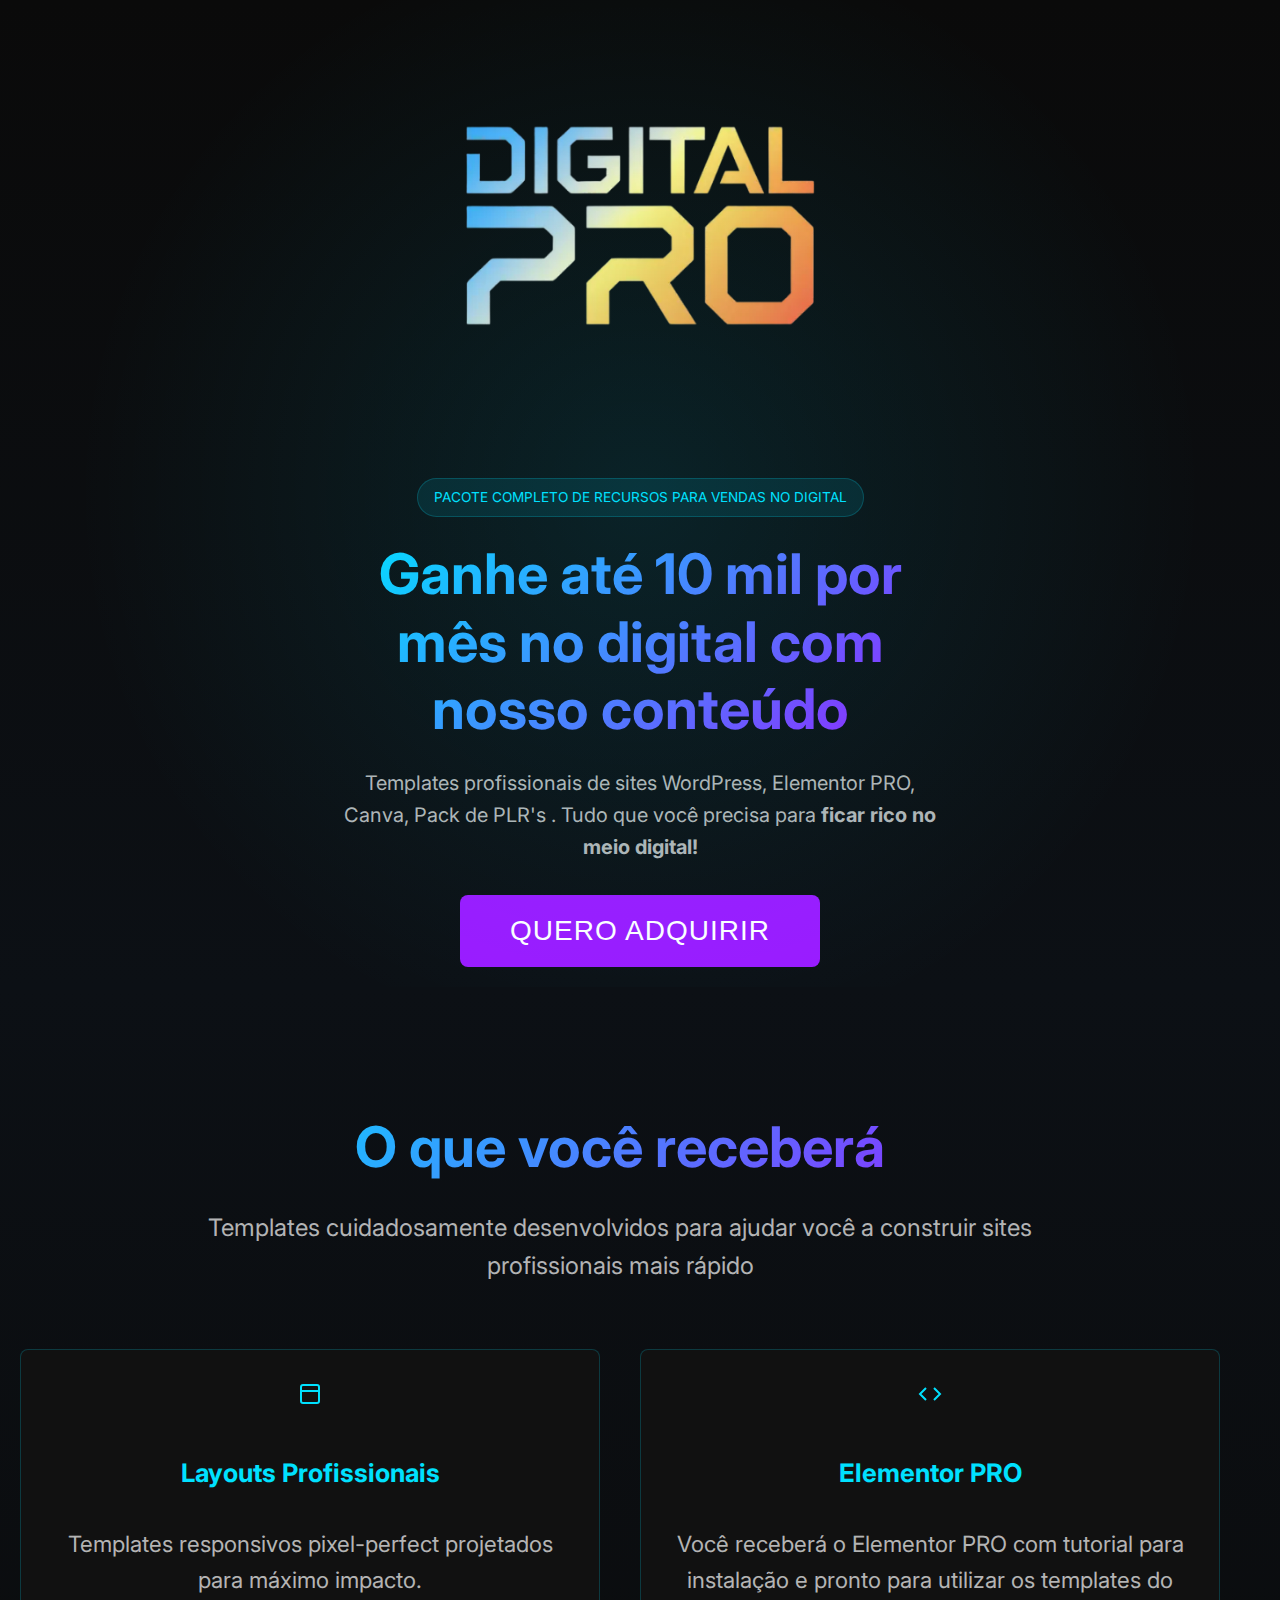
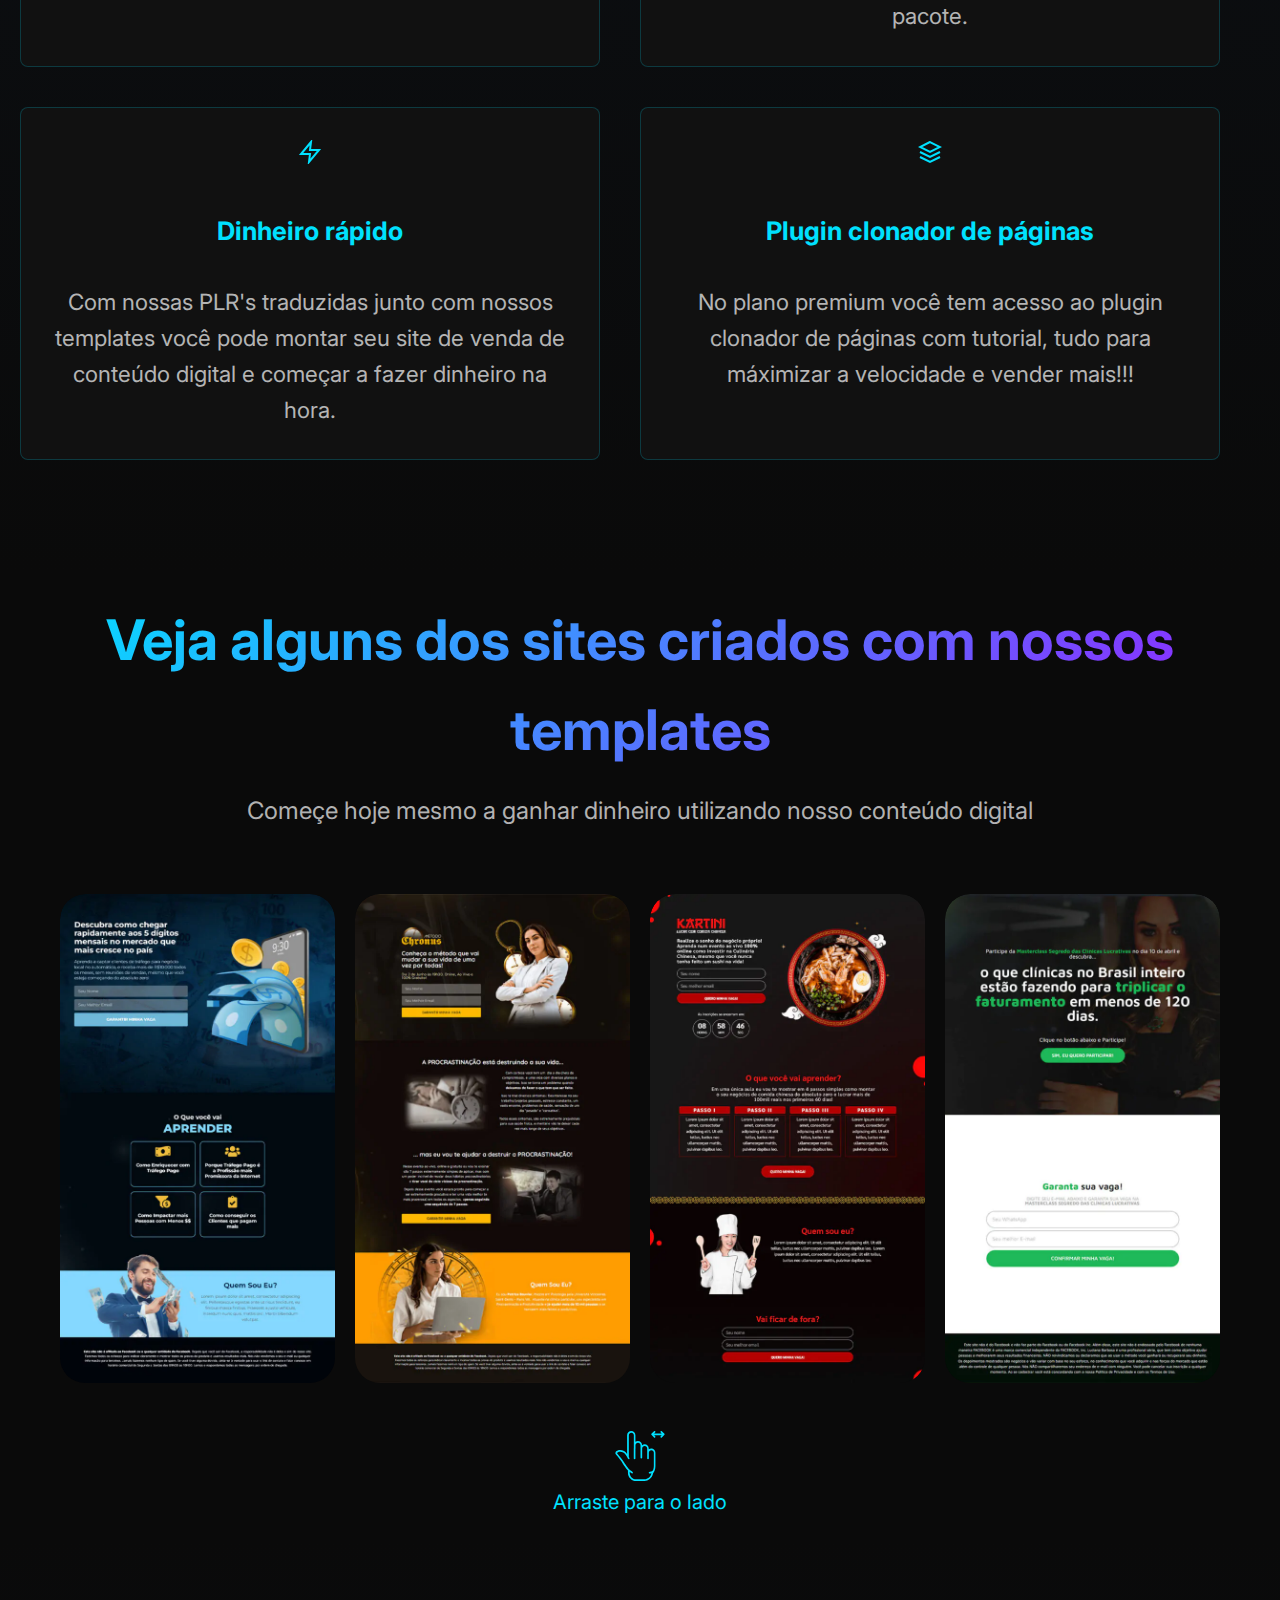
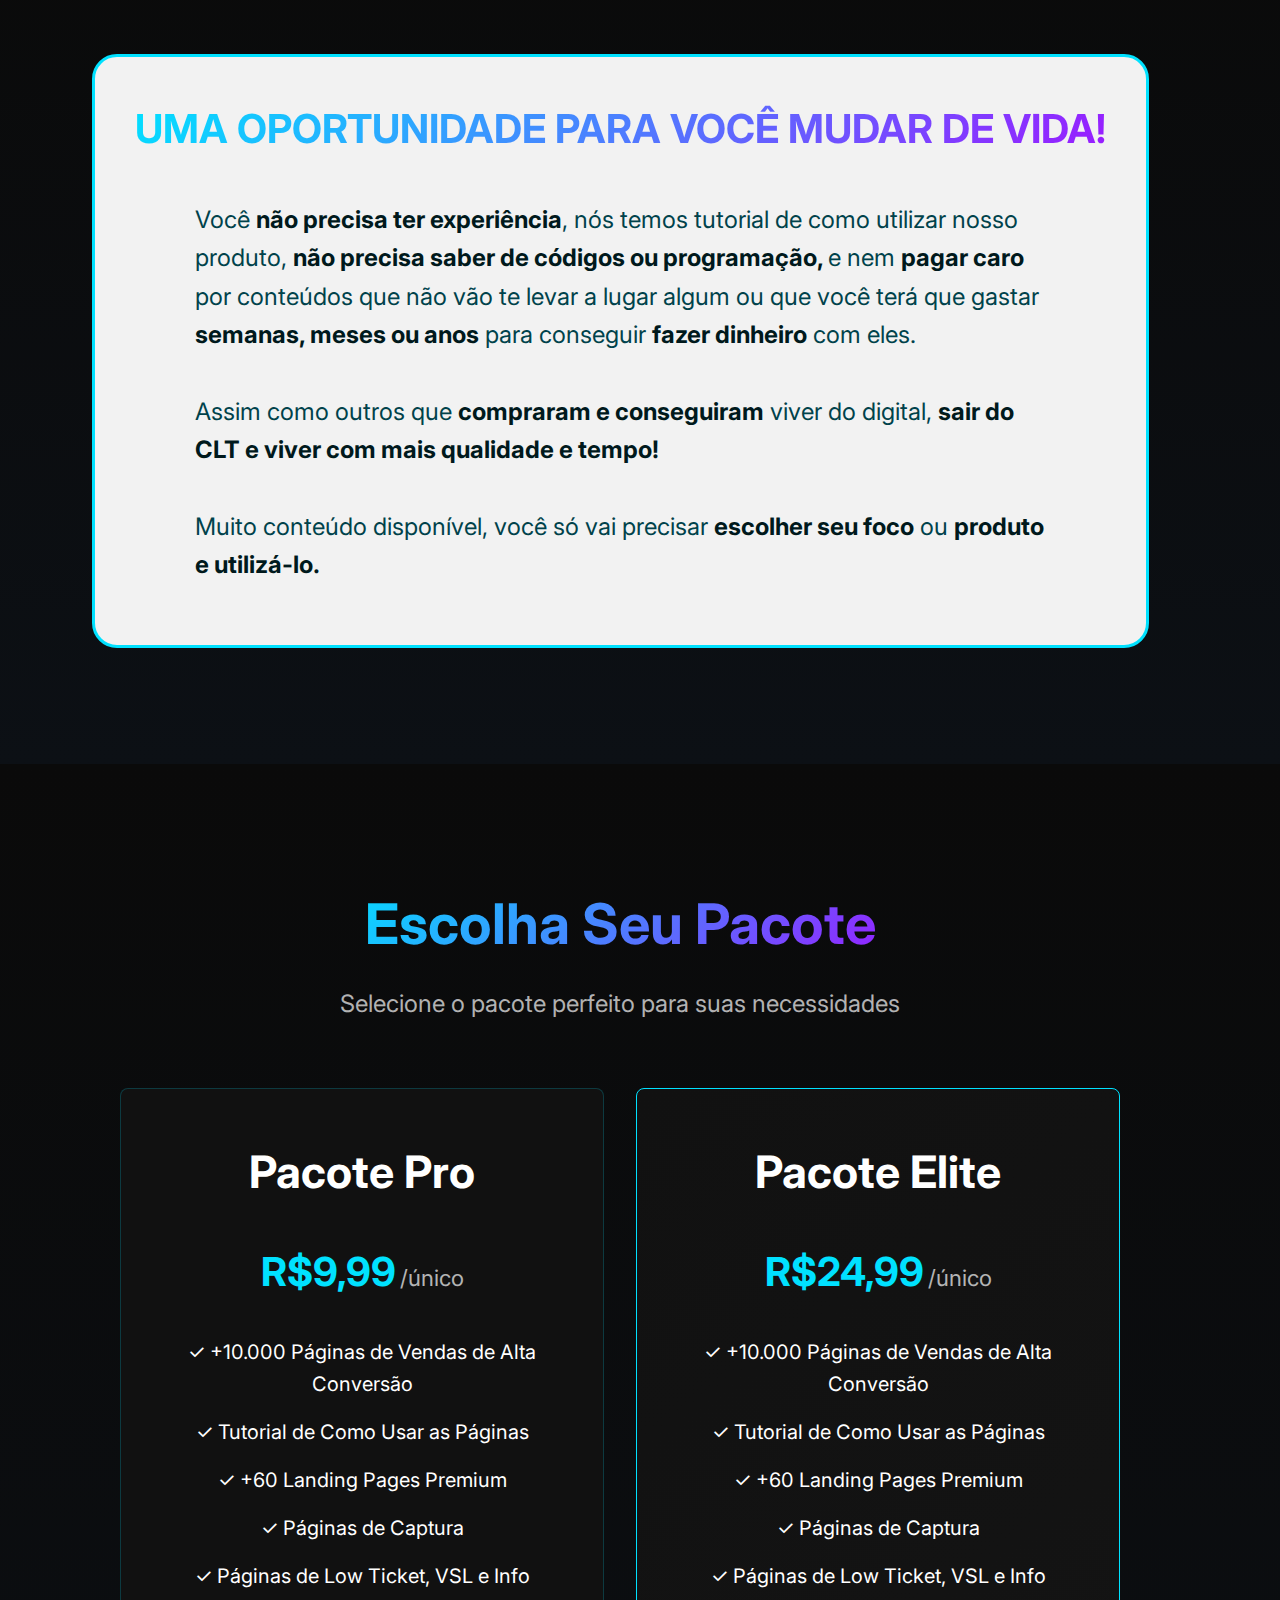
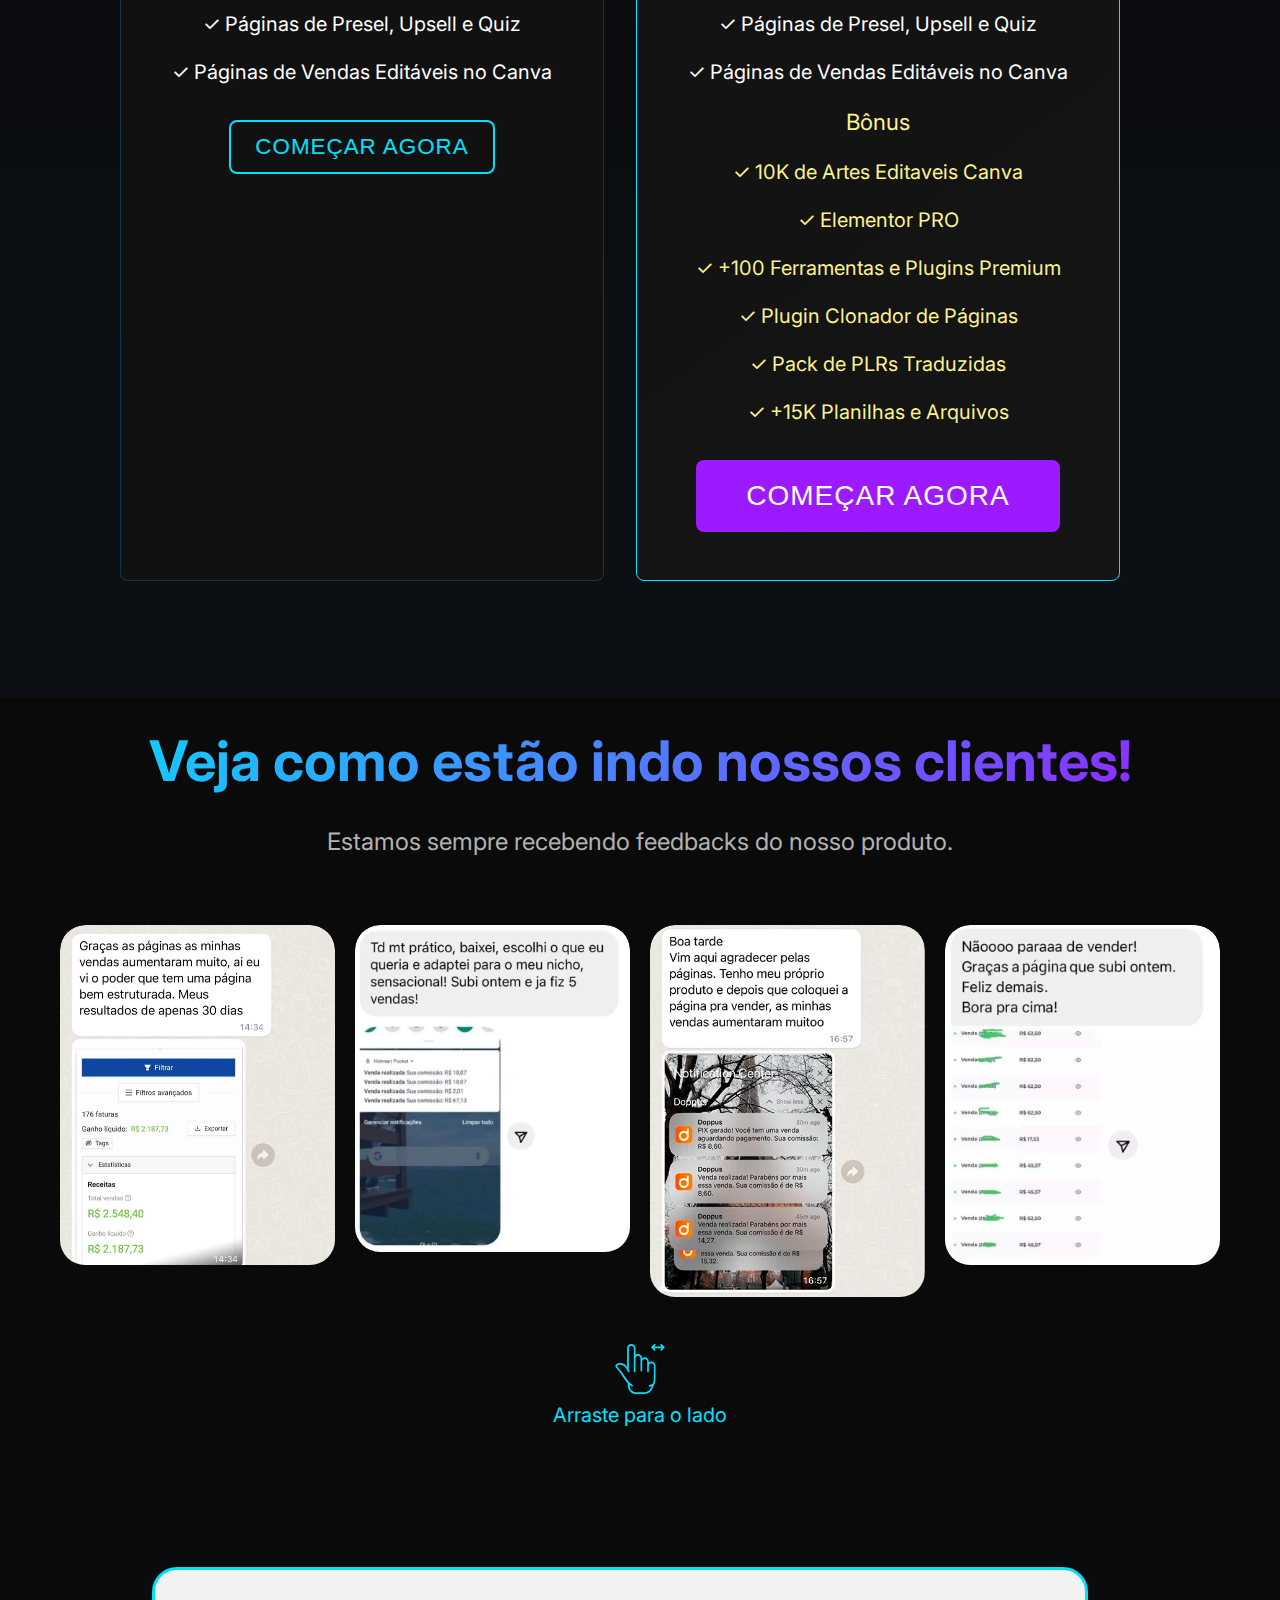
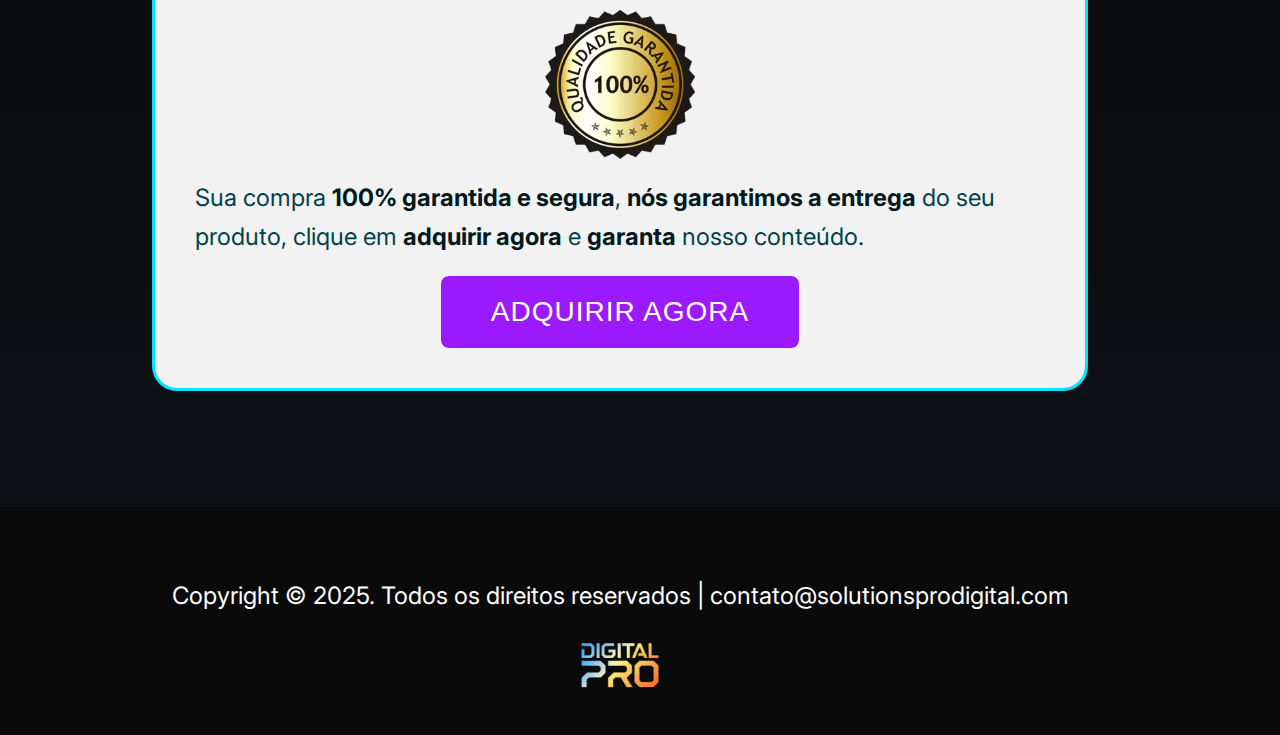
==== public/index.html @ bdfcc8bc "v1.1" ====
<!DOCTYPE html> <html lang="en"> <head> <meta charset="UTF-8" /> <meta name="viewport" content="width=device-width, initial-scale=1.0" /> <title>Digital Pro Solutions</title> <meta name="description" content="Premium WordPress Templates for Developers" /> <meta name="author" content="Digital Pro Solutions" /> <link rel="stylesheet" href="https://fonts.googleapis.com/css2?family=Inter:wght@300;400;500;600;700&display=swap"> <link rel="stylesheet" href="styles.css"> <link rel="stylesheet" href="plugins/swiper-bundle.min.css"> <link rel="icon" sizes="64x64" href="assets/logo.webp" type="image/png"> </head> <body> <!-- Hero Section --> <section class="hero"> <div class="logo"> <img src="assets/logo.webp" width="750px" alt="Logo da Digital Pro"> </div> <div class="container"> <span class="badge">PACOTE COMPLETO DE RECURSOS PARA VENDAS NO DIGITAL</span> <h1>Ganhe até 10 mil por mês no digital com nosso conteúdo</h1> <p class="hero-description">Templates profissionais de sites WordPress, Elementor PRO, Canva, Pack de PLR's . Tudo que você precisa para <b>ficar rico no meio digital!</b></p> <a href="#pricing"><button class="btn btn-primary">Quero adquirir</button></a> </div> </section> <!-- Features Section --> <section class="features"> <div class="container"> <div class="section-header"> <h2>O que você receberá</h2> <p>Templates cuidadosamente desenvolvidos para ajudar você a construir sites profissionais mais rápido</p> </div> <div class="features-grid"> <div class="feature-card"> <div class="icon"> <svg width="24" height="24" viewBox="0 0 24 24" fill="none" stroke="currentColor" stroke-width="2"> <rect x="3" y="3" width="18" height="18" rx="2" /> <path d="M3 9h18" /> </svg> </div> <h3>Layouts Profissionais</h3> <p>Templates responsivos pixel-perfect projetados para máximo impacto.</p> </div> <div class="feature-card"> <div class="icon"> <svg width="24" height="24" viewBox="0 0 24 24" fill="none" stroke="currentColor" stroke-width="2"> <polyline points="16 18 22 12 16 6" /> <polyline points="8 6 2 12 8 18" /> </svg> </div> <h3>Elementor PRO</h3> <p>Você receberá o Elementor PRO com tutorial para instalação e pronto para utilizar os templates do pacote.</p> </div> <div class="feature-card"> <div class="icon"> <svg width="24" height="24" viewBox="0 0 24 24" fill="none" stroke="currentColor" stroke-width="2"> <path d="M13 2L3 14h9l-1 8 10-12h-9l1-8z" /> </svg> </div> <h3>Dinheiro rápido</h3> <p>Com nossas PLR's traduzidas junto com nossos templates você pode montar seu site de venda de conteúdo digital e começar a fazer dinheiro na hora. </p> </div> <div class="feature-card"> <div class="icon"> <svg width="24" height="24" viewBox="0 0 24 24" fill="none" stroke="currentColor" stroke-width="2"> <path d="M12 2L2 7l10 5 10-5-10-5z" /> <path d="M2 17l10 5 10-5" /> <path d="M2 12l10 5 10-5" /> </svg> </div> <h3>Plugin clonador de páginas</h3> <p>No plano premium você tem acesso ao plugin clonador de páginas com tutorial, tudo para máximizar a velocidade e vender mais!!!</p> </div> </div> </div> </section> <!-- Portfólio Section --> <section class="pages-section"> <div class="container-cards"> <div class="section-header"> <h2>Veja alguns dos sites criados com nossos templates</h2> <p>Começe hoje mesmo a ganhar dinheiro utilizando nosso conteúdo digital</p> </div> <div class="slide-container swiper"> <div class="slide-content"> <div class="card-wrapper swiper-wrapper"> <div class="card swiper-slide"> <img src="assets/page1.webp" alt="página de exemplo"> </div> <div class="card swiper-slide"> <img src="assets/page2.webp" alt="página de exemplo"> </div> <div class="card swiper-slide"> <img src="assets/page3.webp" alt="página de exemplo"> </div> <div class="card swiper-slide"> <img src="assets/page4.webp" alt="página de exemplo"> </div> <div class="card swiper-slide"> <img src="assets/page5.webp" alt="página de exemplo"> </div> <div class="card swiper-slide"> <img src="assets/page6.webp" alt="página de exemplo"> </div> <div class="card swiper-slide"> <img src="assets/page7.webp" alt="página de exemplo"> </div> <div class="card swiper-slide"> <img src="assets/page8.webp" alt="página de exemplo"> </div> </div> </div> <div class="specification-wrap"> <img src="assets/swipe-hand.svg" width="50px" alt="Ícone para deslizar a tela"> <p style="font-size: 20px; margin-top: 5px;">Arraste para o lado</p> </div> </div> </div> </section> <!-- Oportunity Section --> <section class="oportunity"> <div class="container"> <div class="op-box"> <h2 class="op-title">UMA OPORTUNIDADE PARA VOCÊ MUDAR DE VIDA!</h2> <p class="op-description">Você <b>não precisa ter experiência</b>, nós temos tutorial de como utilizar nosso produto, <b> não precisa saber de códigos ou programação, </b> e nem <b>pagar caro</b> por conteúdos que não vão te levar a lugar algum ou que você terá que gastar <b>semanas, meses ou anos</b> para conseguir <b>fazer dinheiro</b> com eles.<br><br> Assim como outros que <b>compraram e conseguiram</b> viver do digital, <b>sair do CLT e viver com mais qualidade e tempo!</b><br><br> Muito conteúdo disponível, você só vai precisar <b>escolher seu foco</b> ou <b>produto e utilizá-lo.</b></p> </div> </div> </section> <!-- Pricing Section --> <section class="pricing" id="pricing"> <div class="container"> <div class="section-header"> <h2>Escolha Seu Pacote</h2> <p>Selecione o pacote perfeito para suas necessidades</p> </div> <div class="pricing-grid"> <div class="pricing-card"> <h3>Pacote Pro</h3> <div class="price"> <span class="amount">R$9,99</span> <span class="period">/único</span> </div> <ul class="features-list"> <li>✓ +10.000 Páginas de Vendas de Alta Conversão</li> <li>✓ Tutorial de Como Usar as Páginas</li> <li>✓ +60 Landing Pages Premium</li> <li>✓ Páginas de Captura</li> <li>✓ Páginas de Low Ticket, VSL e Info</li> <li>✓ Páginas de Presel, Upsell e Quiz</li> <li>✓ Páginas de Vendas Editáveis no Canva</li> </ul> <a href="./promo.html"><button class="btn btn-outline">Começar Agora</button></a> </div> <div class="pricing-card featured"> <h3>Pacote Elite</h3> <div class="price"> <span class="amount">R$24,99</span> <span class="period">/único</span> </div> <ul class="features-list"> <li>✓ +10.000 Páginas de Vendas de Alta Conversão</li> <li>✓ Tutorial de Como Usar as Páginas</li> <li>✓ +60 Landing Pages Premium</li> <li>✓ Páginas de Captura</li> <li>✓ Páginas de Low Ticket, VSL e Info</li> <li>✓ Páginas de Presel, Upsell e Quiz</li> <li>✓ Páginas de Vendas Editáveis no Canva</li> <li style="color: #fcf38b; font-size: 1.4rem;">Bônus</li> <li style="color: #fcf38b;">✓ 10K de Artes Editaveis Canva</li> <li style="color: #fcf38b;">✓ Elementor PRO</li> <li style="color: #fcf38b;">✓ +100 Ferramentas e Plugins Premium</li> <li style="color: #fcf38b;">✓ Plugin Clonador de Páginas</li> <li style="color: #fcf38b;">✓ Pack de PLRs Traduzidas</li> <li style="color: #fcf38b;">✓ +15K Planilhas e Arquivos</li> </ul> <a href="https://payfast.greenn.com.br/105219"><button class="btn btn-primary">Começar Agora</button></a> </div> </div> </div> </section> <!-- Feedbacks Section --> <section class="feedbacks-section"> <div class="container-cards"> <div class="section-header"> <h2>Veja como estão indo nossos clientes!</h2> <p>Estamos sempre recebendo feedbacks do nosso produto.</p> </div> <div class="slide-container swiper"> <div class="slide-content"> <div class="card-wrapper swiper-wrapper"> <div class="card swiper-slide"> <img src="assets/depoimento1.webp" alt="página de exemplo"> </div> <div class="card swiper-slide"> <img src="assets/depoimento2.webp" alt="página de exemplo"> </div> <div class="card swiper-slide"> <img src="assets/depoimento3.webp" alt="página de exemplo"> </div> <div class="card swiper-slide"> <img src="assets/depoimento4.webp" alt="página de exemplo"> </div> <div class="card swiper-slide"> <img src="assets/depoimento5.webp" alt="página de exemplo"> </div> </div> </div> <div class="specification-wrap"> <img src="assets/swipe-hand.svg" width="50px" alt="Ícone para deslizar a tela"> <p style="font-size: 20px; margin-top: 5px;">Arraste para o lado</p> </div> </div> </div> </section> <section class="quality-guarantee"> <div class="container"> <div class="qg-box"> <img src="assets/selo-de-qualidade-garantida.webp" width="150px" alt="Selo de qualidade"> <p class="qg-description">Sua compra <b>100% garantida e segura</b>, <b>nós garantimos a entrega</b> do seu produto, clique em <b>adquirir agora</b> e <b>garanta</b> nosso conteúdo.</p> <a href="#pricing"><button class="btn btn-primary">Adquirir agora</button></a> </div> </div> </section> <footer> <div class="container" style="margin-bottom: 0px;"> <div class="footer-content"> <p>Copyright &copy; 2025. Todos os direitos reservados | contato@solutionsprodigital.com</p> <img src="assets/logo.webp" width="100px" alt="Logo da empresa"> </div> </div> </footer> </body> <script src="plugins/swiper-bundle.min.js"></script> <script src="script.js"></script> </html>
---- public/styles.css ----
[class~=btn-primary]:hover{transform:translateY(-2px);}:root{--primary:#00e1ff;}:root{--secondary:#9b1aff;}:root{--bg-dark:#0a0a0a;}:root{--bg-card:#111;}*{margin-left:0;}:root{--text:#fff;}:root{--text-light:rgba(255,255,255,.7);}:root{--border-color:rgba(0,225,255,.2);}:root{--text-dark:#00424b;}[class~=btn-primary]:hover{box-shadow:var(--shadow);}[class~=btn-primary] a{text-decoration:none;}.btn-outline:hover{background:var(--primary);}:root{--text-darker:#00191c;}:root{--radius:.083333333in;}:root{--shadow:0 12px 20px rgba(0,225,255,.15);}*{margin-bottom:0;}:root{--gradient:linear-gradient(135deg,#00e1ff,#9b1aff);}[class~=btn]{display:inline-flex;}[class~=btn]{align-items:center;}body{font-family:"Inter",sans-serif;}[class~=btn]{padding-left:1.5rem;}[class~=btn]{padding-bottom:.75rem;}[class~=btn]{padding-right:1.5rem;}[class~=btn-primary] a,body,.btn-primary{color:var(--text);}[class~=btn]{padding-top:.75rem;}[class~=btn]{border-radius:var(--radius);}[class~=hero]::before{content:"";}[class~=btn]{font-weight:500;}[class~=hero]::before{position:absolute;}[class~=btn]{cursor:pointer;}[class~=btn]{transition:all .3s ease;}[class~=btn]{border-left-width:medium;}[class~=btn]{border-bottom-width:medium;}[class~=btn]{border-right-width:medium;}[class~=btn]{border-top-width:medium;}.btn-outline:hover{color:var(--bg-dark);}[class~=btn]{border-left-style:none;}[class~=btn]{border-bottom-style:none;}[class~=btn]{border-right-style:none;}[class~=btn]{border-top-style:none;}[class~=btn]{border-left-color:currentColor;}[class~=hero] [class~=badge]{display:inline-block;}[class~=btn]{border-bottom-color:currentColor;}*{margin-right:0;}[class~=hero] [class~=badge]{padding-left:1rem;}[class~=btn]{border-right-color:currentColor;}*{margin-top:0;}*{padding-left:0;}[class~=btn]{border-top-color:currentColor;}[class~=btn]{border-image:none;}*{padding-bottom:0;}[class~=hero]::before{width:100%;}[class~=hero] [class~=badge]{padding-bottom:.5rem;}[class~=btn]{font-size:1.4rem;}[class~=btn]{text-transform:uppercase;}[class~=btn]{letter-spacing:.010416667in;}[class~=hero] [class~=badge]{padding-right:1rem;}.btn-primary{background:var(--secondary);}.btn-primary{padding-left:3.125pc;}[class~=hero]::before{height:100%;}[class~=hero] [class~=badge]{padding-top:.5rem;}body{line-height:1.6;}.btn-primary{padding-bottom:.208333333in;}.btn-primary{padding-right:3.125pc;}.btn-primary{padding-top:.208333333in;}[class~=hero]::before{background:radial-gradient(circle at center,rgba(0,225,255,.1) 0%,transparent 70%);}body{background:var(--bg-dark);}.btn-primary{font-size:1.75rem;}[class~=btn-outline]{background:transparent;}*{padding-right:0;}[class~=hero] [class~=badge]{background:rgba(0,225,255,.1);}[class~=btn-outline]{border-left-width:.020833333in;}[class~=btn-outline]{border-bottom-width:.020833333in;}[class~=btn-outline]{border-right-width:.020833333in;}[class~=btn-outline]{border-top-width:.020833333in;}[class~=btn-outline],[class~=hero] [class~=badge]{border-left-style:solid;}[class~=hero] [class~=badge],[class~=btn-outline]{border-bottom-style:solid;}[class~=hero] [class~=badge]{border-left-width:.0625pc;}[class~=btn-outline],[class~=hero] [class~=badge]{border-right-style:solid;}[class~=hero] [class~=badge],[class~=btn-outline]{border-top-style:solid;}[class~=btn-outline]{border-left-color:var(--primary);}[class~=btn-outline]{border-bottom-color:var(--primary);}[class~=btn-outline]{border-right-color:var(--primary);}[class~=btn-outline]{border-top-color:var(--primary);}[class~=hero]::before{pointer-events:none;}[class~=btn-outline]{border-image:none;}[class~=btn-outline]{color:var(--primary);}[class~=hero] [class~=badge]{border-bottom-width:.0625pc;}*{padding-top:0;}[class~=hero]{min-height:100vh;}[class~=hero]{display:flex;}[class~=hero]{align-items:center;}[class~=hero]{background:linear-gradient(to bottom,var(--bg-dark),#0c1015);}[class~=hero]{position:relative;}[class~=hero]{overflow:hidden;}[class~=hero-description],[class~=container],[class~=hero]{margin-left:auto;}[class~=hero]{margin-bottom:auto;}[class~=hero] h1{font-size:4rem;}[class~=hero],[class~=hero-description],[class~=container]{margin-right:auto;}[class~=hero] h1{line-height:1.2;}[class~=hero] [class~=badge],[class~=hero] h1{margin-bottom:1.5rem;}[class~=hero]{margin-top:auto;}[class~=hero]{flex-direction:row;}[class~=hero-description]{font-size:2rem;}[class~=hero-description]{color:var(--text-light);}[class~=hero] h1,[class~=hero-description]{max-width:900px;}[class~=hero] [class~=badge]{border-right-width:.0625pc;}[class~=hero] [class~=badge]{border-top-width:.0625pc;}[class~=hero-description]{margin-bottom:2rem;}[class~=hero-description]{margin-top:0;}[class~=hero] h1{background:var(--gradient);}[class~=container]{max-width:75pc;}[class~=container]{margin-bottom:auto;}*{box-sizing:border-box;}[class~=hero] h1{background-clip:inherit;}[class~=container]{margin-top:auto;}[class~=hero] [class~=badge]{border-left-color:var(--border-color);}.logo{margin-left:100px;}*{scroll-behavior:smooth;}[class~=hero] [class~=badge]{border-bottom-color:var(--border-color);}[class~=hero] h1{-webkit-background-clip:text;}[class~=hero] [class~=badge]{border-right-color:var(--border-color);}[class~=hero] [class~=badge]{border-top-color:var(--border-color);}[class~=hero] [class~=badge]{border-image:none;}[class~=hero] [class~=badge]{border-radius:3.125pc;}[class~=hero] h1{-webkit-text-fill-color:transparent;}[class~=hero] [class~=badge]{font-size:1.25rem;}[class~=hero] [class~=badge]{color:var(--primary);}@media (max-width: 1800px){[class~=hero-description]{font-size:1.25rem;}[class~=hero] h1,[class~=hero-description]{max-width:6.25in;}[class~=hero] h1{font-size:3.5rem;}[class~=logo] img{width:450pt;}[class~=hero] [class~=badge]{font-size:.85rem;}}@media (max-width: 1300px){.hero,[class~=container]{flex-direction:column;}[class~=container]{display:flex;}[class~=container]{align-items:center;}[class~=container]{justify-content:center;}[class~=logo] img{width:450px;}[class~=container]{margin-left:15pt;}[class~=container]{margin-bottom:15pt;}[class~=container]{margin-right:15pt;}[class~=container]{margin-top:15pt;}[class~=logo]{margin-left:0;}[class~=logo]{margin-bottom:0;}[class~=logo]{margin-right:0;}[class~=logo]{margin-top:0;}.hero h1,[class~=hero-description]{text-align:center;}}[class~=section-header] h2{font-size:3.5rem;}[class~=features]{padding-left:0;}[class~=feature-card]:hover{transform:translateY(-5px);}[class~=feature-card]:hover{box-shadow:var(--shadow);}[class~=features]{padding-bottom:6rem;}[class~=features]{padding-right:0;}[class~=feature-card]:hover{border-left-color:var(--primary);}[class~=features]{padding-top:6rem;}[class~=features]{background:linear-gradient(to bottom,#0c1015,var(--bg-dark));}[class~=section-header],[class~=feature-card]{text-align:center;}[class~=section-header]{margin-bottom:4rem;}[class~=section-header] h2{margin-bottom:1rem;}[class~=features-grid]{display:grid;}[class~=features-grid]{grid-template-columns:repeat(auto-fit,minmax(500px,1fr));}[class~=feature-card]:hover{border-bottom-color:var(--primary);}[class~=section-header] h2{background:var(--gradient);}[class~=features-grid]{gap:2.5rem;}[class~=features-grid],.feature-card .icon,[class~=section-header] p{margin-left:auto;}[class~=features-grid]{margin-bottom:auto;}.feature-card .icon,[class~=features-grid]{margin-right:auto;}[class~=features-grid]{margin-top:auto;}[class~=section-header] h2{background-clip:inherit;}[class~=section-header] h2{-webkit-background-clip:text;}[class~=feature-card]{padding-left:2rem;}[class~=feature-card]{padding-bottom:2rem;}[class~=feature-card]{padding-right:2rem;}[class~=feature-card]:hover{border-right-color:var(--primary);}[class~=feature-card]:hover{border-top-color:var(--primary);}[class~=feature-card]{padding-top:2rem;}[class~=section-header] h2{-webkit-text-fill-color:transparent;}[class~=feature-card]{border-radius:var(--radius);}.feature-card .icon{width:.708333333in;}.feature-card .icon{height:51pt;}[class~=feature-card]{background:var(--bg-card);}[class~=feature-card]{border-left-width:.75pt;}[class~=feature-card]{border-bottom-width:.75pt;}[class~=feature-card]{border-right-width:.75pt;}footer{margin-left:0pt;}[class~=feature-card]{border-top-width:.75pt;}.feature-card .icon{margin-bottom:.2rem;}[class~=feature-card]{border-left-style:solid;}[class~=feature-card]{border-bottom-style:solid;}[class~=feature-card]{border-right-style:solid;}footer{margin-bottom:0pc;}[class~=feature-card]{border-top-style:solid;}[class~=section-header] p{color:var(--text-light);}[class~=feature-card]{border-left-color:var(--border-color);}[class~=feature-card]{border-bottom-color:var(--border-color);}.feature-card .icon,[class~=section-header] p{margin-top:0;}[class~=section-header] p{max-width:900px;}[class~=feature-card]{border-right-color:var(--border-color);}[class~=feature-card]{border-top-color:var(--border-color);}.feature-card .icon{color:var(--primary);}[class~=feature-card]{border-image:none;}[class~=feature-card]{transition:all .3s ease;}[class~=pricing-card]:hover{transform:translateY(-5px);}[class~=container-cards]{margin-left:.208333333in;}[class~=container-cards]{margin-bottom:.208333333in;}[class~=container-cards]{margin-right:.208333333in;}[class~=container-cards]{margin-top:.208333333in;}[class~=card],[class~=slide-content]{border-radius:18.75pt;}[class~=specification-wrap],[class~=card],[class~=swiper-slide]{display:flex;}[class~=specification-wrap],[class~=swiper-slide],[class~=card]{justify-content:center;}[class~=section-header] p,[class~=slide-content]{margin-bottom:0;}[class~=pricing-card]:hover{border-left-color:var(--primary);}[class~=swiper-slide],[class~=specification-wrap],[class~=card]{align-items:center;}[class~=slide-content],[class~=card]{overflow:hidden;}[class~=swiper-slide],[class~=slide-container],[class~=card]{width:100%;}[class~=card]{height:100%;}[class~=section-header] p{margin-right:auto;}[class~=slide-container]{padding-left:0;}[class~=pricing-card]:hover{border-bottom-color:var(--primary);}[class~=pricing-card]:hover{border-right-color:var(--primary);}[class~=slide-container]{padding-bottom:.416666667in;}[class~=slide-container]{padding-right:0;}[class~=slide-container]{padding-top:.416666667in;}[class~=slide-content]{margin-left:.416666667in;}[class~=slide-content]{margin-right:.416666667in;}[class~=slide-content]{margin-top:0;}[class~=pricing-card]:hover{border-top-color:var(--primary);}[class~=swiper-slide]{height:3.125in;}[class~=card-content]{padding-left:.145833333in;}[class~=card-content]{padding-bottom:.625pc;}[class~=card-content]{padding-right:.145833333in;}[class~=card-content]{padding-top:.625pc;}[class~=swiper-pagination]{color:#fff;}[class~=specification-wrap]{flex-direction:column;}[class~=specification-wrap]{color:#00e1ff;}[class~=specification-wrap]{margin-top:2.5pc;}[class~=section-header] p{font-size:1.5rem;}[class~=pricing]{padding-left:0;}[class~=pricing]{padding-bottom:6rem;}[class~=pricing-card][class~=featured]{background:linear-gradient(145deg,var(--bg-card),#151515);}[class~=pricing]{padding-right:0;}[class~=pricing]{padding-top:6rem;}[class~=pricing]{background:linear-gradient(to bottom,var(--bg-dark),#0c1015);}[class~=feature-card] h3{font-size:1.6rem;}[class~=pricing-grid]{display:grid;}[class~=pricing-grid]{grid-template-columns:repeat(auto-fit,minmax(300px,1fr));}[class~=pricing-grid]{gap:2rem;}[class~=pricing-grid]{max-width:750pt;}[class~=pricing-grid]{margin-left:auto;}[class~=pricing-grid]{margin-bottom:0;}footer{margin-right:0in;}[class~=pricing-grid]{margin-right:auto;}[class~=pricing-card][class~=featured],[class~=pricing-card]{border-left-width:.0625pc;}[class~=pricing-grid]{margin-top:0;}[class~=pricing-card]{padding-left:2rem;}[class~=pricing-card]{padding-bottom:3rem;}[class~=pricing-card]{padding-right:2rem;}[class~=pricing-card]{padding-top:3rem;}[class~=pricing-card]{border-radius:var(--radius);}[class~=pricing-card]{background:var(--bg-card);}[class~=pricing-card][class~=featured],[class~=pricing-card]{border-bottom-width:.0625pc;}[class~=pricing-card][class~=featured],[class~=pricing-card]{border-right-width:.010416667in;}[class~=pricing-card],[class~=pricing-card][class~=featured]{border-top-width:.010416667in;}[class~=feature-card] h3{margin-bottom:2rem;}[class~=pricing-card],[class~=pricing-card][class~=featured]{border-left-style:solid;}[class~=pricing-card],[class~=pricing-card][class~=featured]{border-bottom-style:solid;}[class~=pricing-card],[class~=pricing-card][class~=featured]{border-right-style:solid;}[class~=pricing-card][class~=featured],[class~=pricing-card]{border-top-style:solid;}[class~=pricing-card]{border-left-color:var(--border-color);}[class~=pricing-card]{border-bottom-color:var(--border-color);}[class~=pricing-card]{border-right-color:var(--border-color);}[class~=pricing-card]{border-top-color:var(--border-color);}[class~=pricing-card]{border-image:none;}footer{margin-top:22.5pt;}[class~=pricing-card]{text-align:center;}[class~=pricing-card]{transition:all .3s ease;}[class~=price],[class~=features-list]{margin-left:0;}[class~=feature-card] h3{color:var(--primary);}[class~=feature-card] p{font-size:1.4rem;}[class~=feature-card] p{color:var(--text-light);}[class~=pricing-card][class~=featured],.op-box{border-left-color:var(--primary);}[class~=features-list],[class~=price]{margin-bottom:2rem;}[class~=price],[class~=features-list]{margin-right:0;}[class~=price],[class~=features-list]{margin-top:2rem;}[class~=card] img{width:100%;}[class~=features-list]{list-style:none;}.oportunity{padding-left:0;}[class~=card] img{height:100%;}.oportunity{padding-bottom:6rem;}.oportunity{padding-right:0;}.oportunity{padding-top:6rem;}.oportunity{background:linear-gradient(to bottom,var(--bg-dark),#0c1015);}.op-box{background-color:#f2f2f2;}.op-box,[class~=card] img{border-radius:25px;}[class~=card] img{object-fit:cover;}.op-box{padding-left:30pt;}.op-box{padding-bottom:30pt;}.op-box{padding-right:30pt;}.op-box{padding-top:30pt;}.op-box{border-left-width:2.25pt;}.op-box{border-bottom-width:2.25pt;}.op-box{border-right-width:2.25pt;}.op-box{border-top-width:2.25pt;}.op-box{border-left-style:solid;}[class~=pricing-card][class~=featured],.op-box{border-bottom-color:var(--primary);}.op-box{border-bottom-style:solid;}.op-box{border-right-style:solid;}.op-box{border-top-style:solid;}.op-box,[class~=pricing-card][class~=featured]{border-right-color:var(--primary);}[class~=pricing-card][class~=featured],.op-box{border-top-color:var(--primary);}.op-box,[class~=pricing-card][class~=featured]{border-image:none;}.op-box{display:flex;}.op-box{flex-direction:column;}.op-box{justify-content:center;}.op-box{align-items:center;}.op-title,[class~=price] [class~=amount]{font-size:2.5rem;}.op-title{background:var(--gradient);}.op-title{background-clip:inherit;}.op-title{margin-bottom:20px;}.op-title{-webkit-background-clip:text;}.pricing-card h3{font-size:2.8rem;}.op-title{-webkit-text-fill-color:transparent;}[class~=qg-description],[class~=op-description]{color:var(--text-dark);}[class~=op-description],[class~=qg-description]{max-width:850px;}[class~=qg-description],[class~=op-description]{margin-left:0pt;}[class~=op-description],[class~=qg-description]{margin-bottom:1.25pc;}[class~=features-list] li{margin-left:0;}[class~=op-description],[class~=qg-description]{margin-right:0pt;}[class~=features-list] li{margin-bottom:1rem;}[class~=qg-description],[class~=op-description]{margin-top:1.25pc;}[class~=price] [class~=amount]{font-weight:700;}[class~=price] [class~=amount]{color:var(--primary);}[class~=qg-description],[class~=op-description]{font-size:1.5rem;}[class~=quality-guarantee]{padding-left:0;}[class~=quality-guarantee]{padding-bottom:6rem;}[class~=quality-guarantee]{padding-right:0;}[class~=quality-guarantee]{padding-top:6rem;}[class~=quality-guarantee]{background:linear-gradient(to bottom,var(--bg-dark),#0c1015);}[class~=qg-box]{background-color:#f2f2f2;}[class~=qg-box]{border-radius:25px;}[class~=qg-box]{padding-left:30pt;}.price .period{color:var(--text-light);}[class~=features-list] li{margin-right:0;}.price .period{font-size:1.4rem;}[class~=features-list] li{margin-top:1rem;}[class~=qg-box]{padding-bottom:30pt;}[class~=qg-box]{padding-right:30pt;}[class~=qg-box],[class~=footer-content]{padding-top:30pt;}[class~=qg-box]{border-left-width:2.25pt;}[class~=qg-box]{border-bottom-width:2.25pt;}[class~=qg-box]{border-right-width:2.25pt;}[class~=qg-box]{border-top-width:2.25pt;}[class~=qg-box]{border-left-style:solid;}[class~=qg-box]{border-bottom-style:solid;}[class~=qg-box]{border-right-style:solid;}[class~=qg-box]{border-top-style:solid;}[class~=qg-box]{border-left-color:var(--primary);}[class~=qg-box]{border-bottom-color:var(--primary);}[class~=features-list] li{color:white;}[class~=qg-box]{border-right-color:var(--primary);}[class~=features-list] li{font-size:1.25rem;}[class~=qg-box]{border-top-color:var(--primary);}[class~=qg-box]{border-image:none;}[class~=footer-content],[class~=qg-box]{display:flex;}[class~=footer-content],[class~=qg-box]{flex-direction:column;}.op-description b,[class~=qg-description] b{color:var(--text-darker);}[class~=footer-content],[class~=qg-box]{justify-content:center;}[class~=footer-content],[class~=qg-box]{align-items:center;}[class~=footer-content]{padding-left:.208333333in;}[class~=footer-content]{padding-bottom:.208333333in;}[class~=footer-content]{padding-right:.208333333in;}[class~=footer-content] p{font-size:1.5em;}@media (max-width: 768px){[class~=hero] h1{font-size:2.5rem;}[class~=section-header] h2{font-size:2rem;}[class~=features-grid],[class~=pricing-grid]{grid-template-columns:1fr;}}
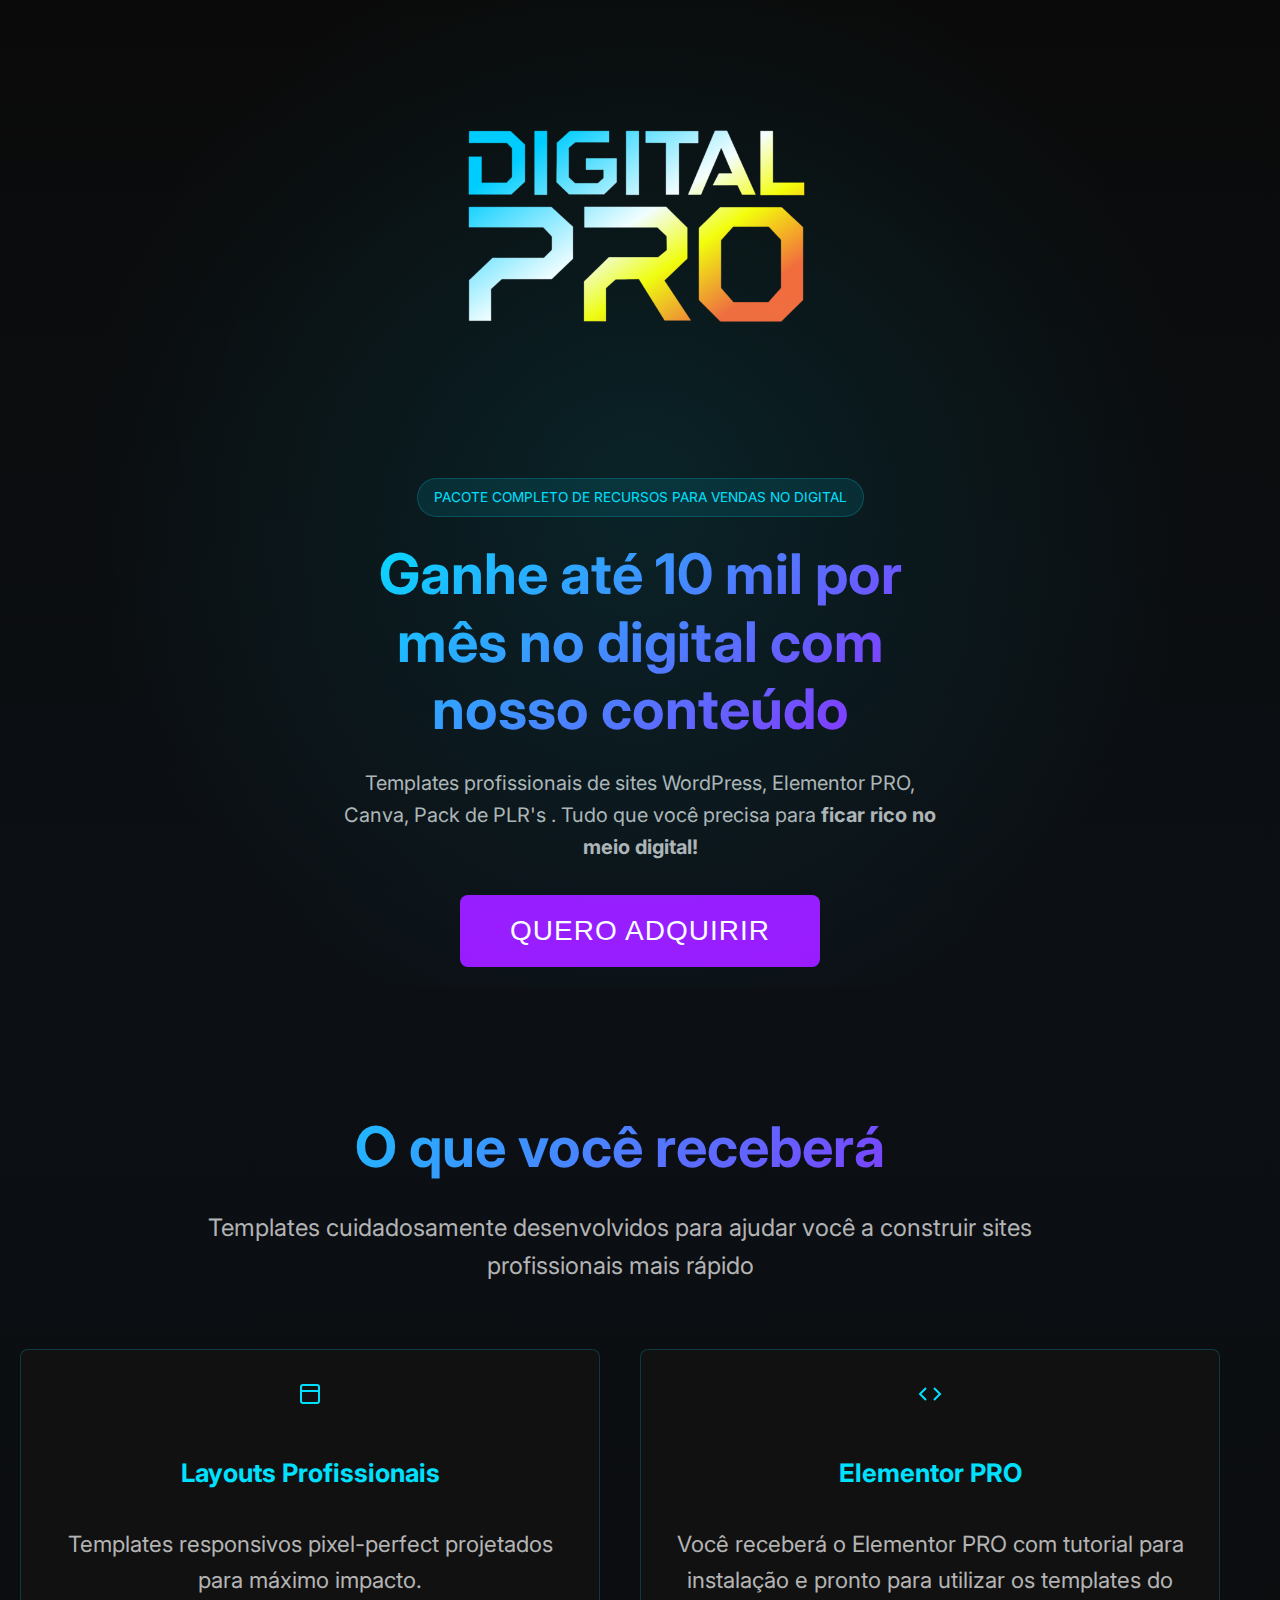
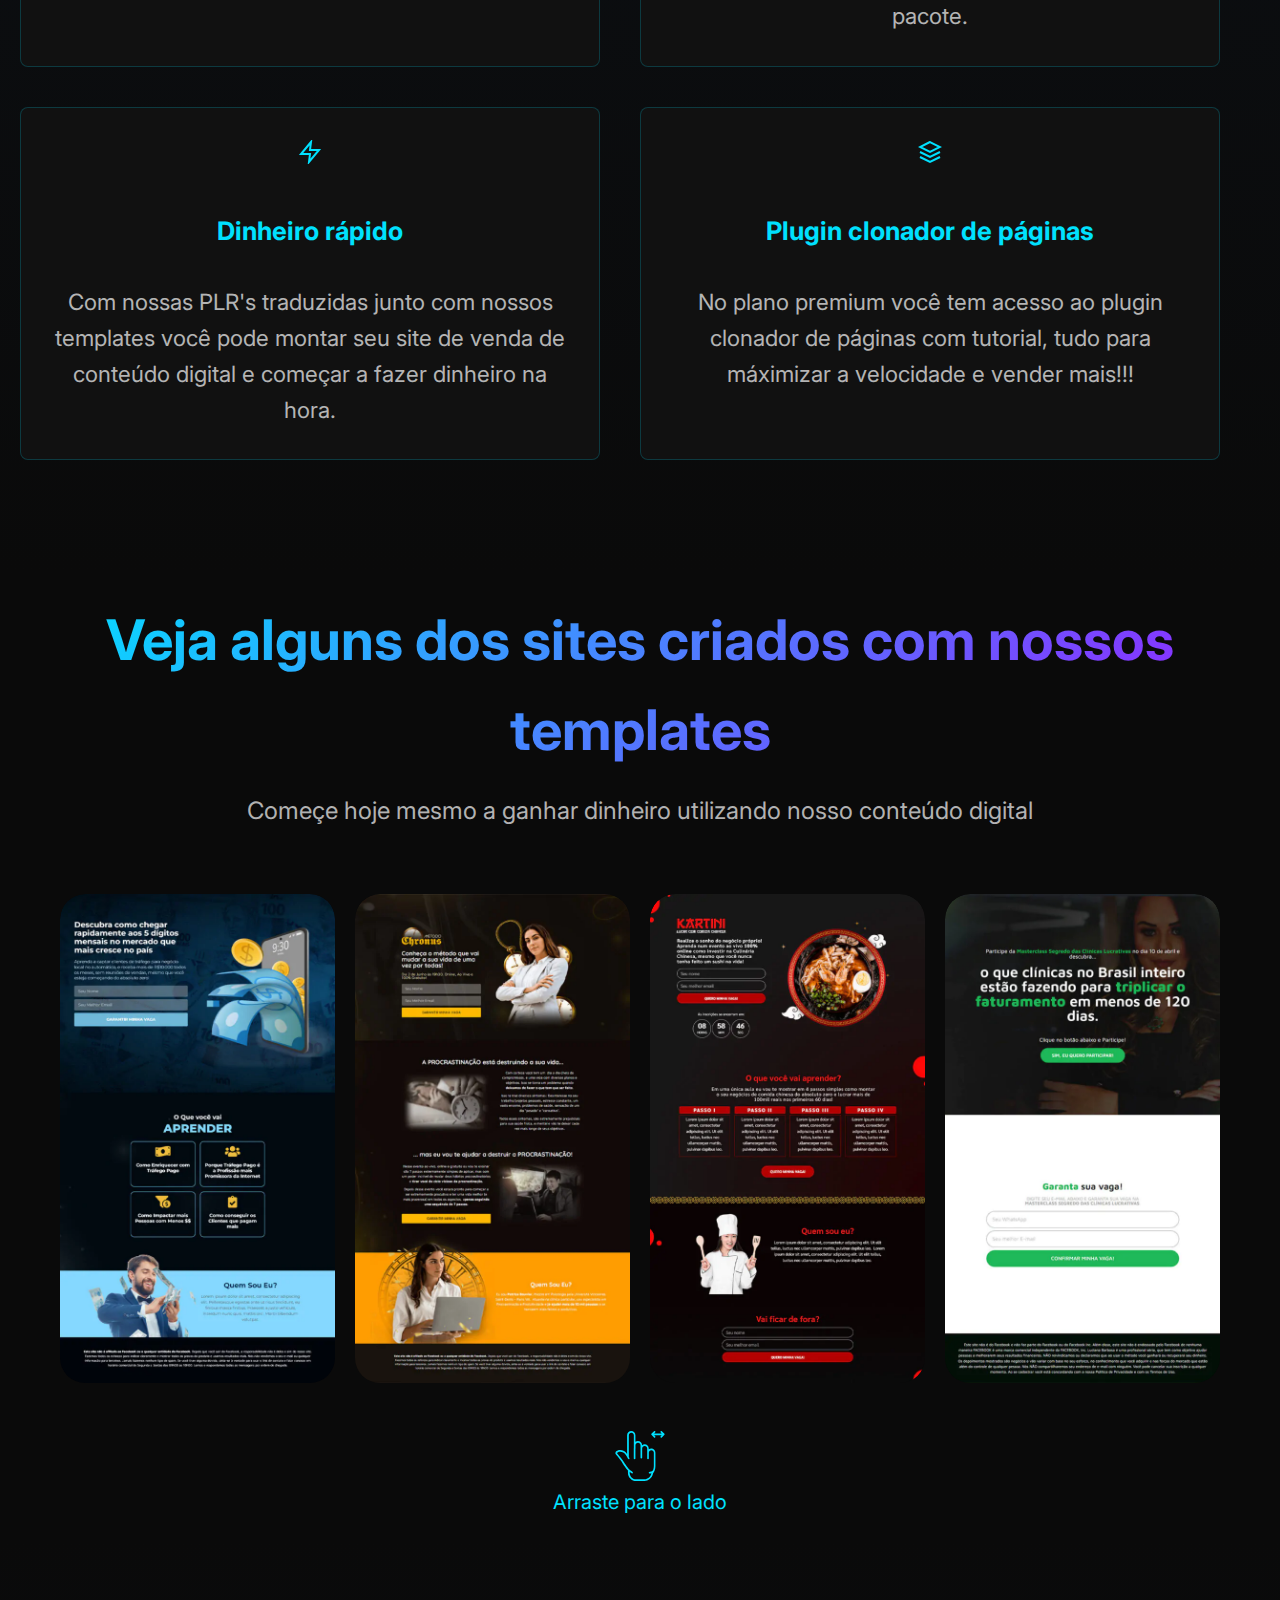
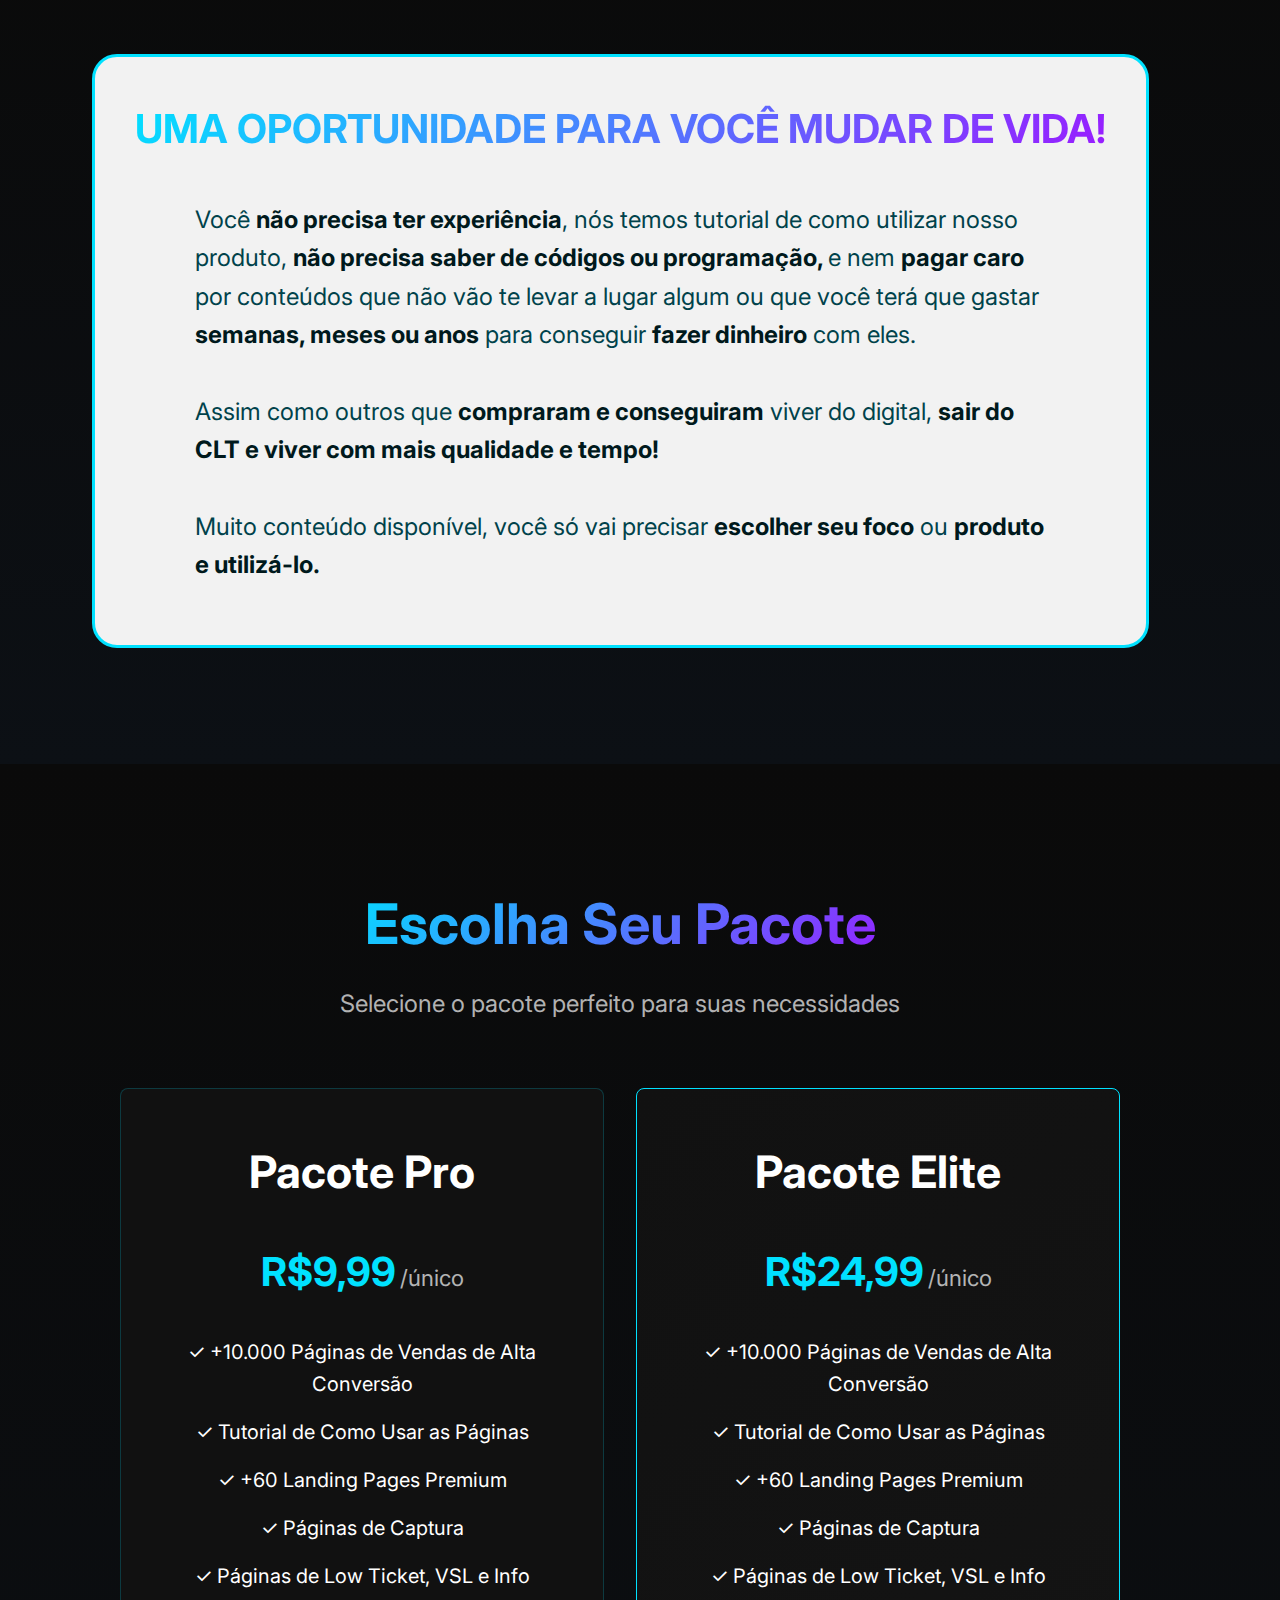
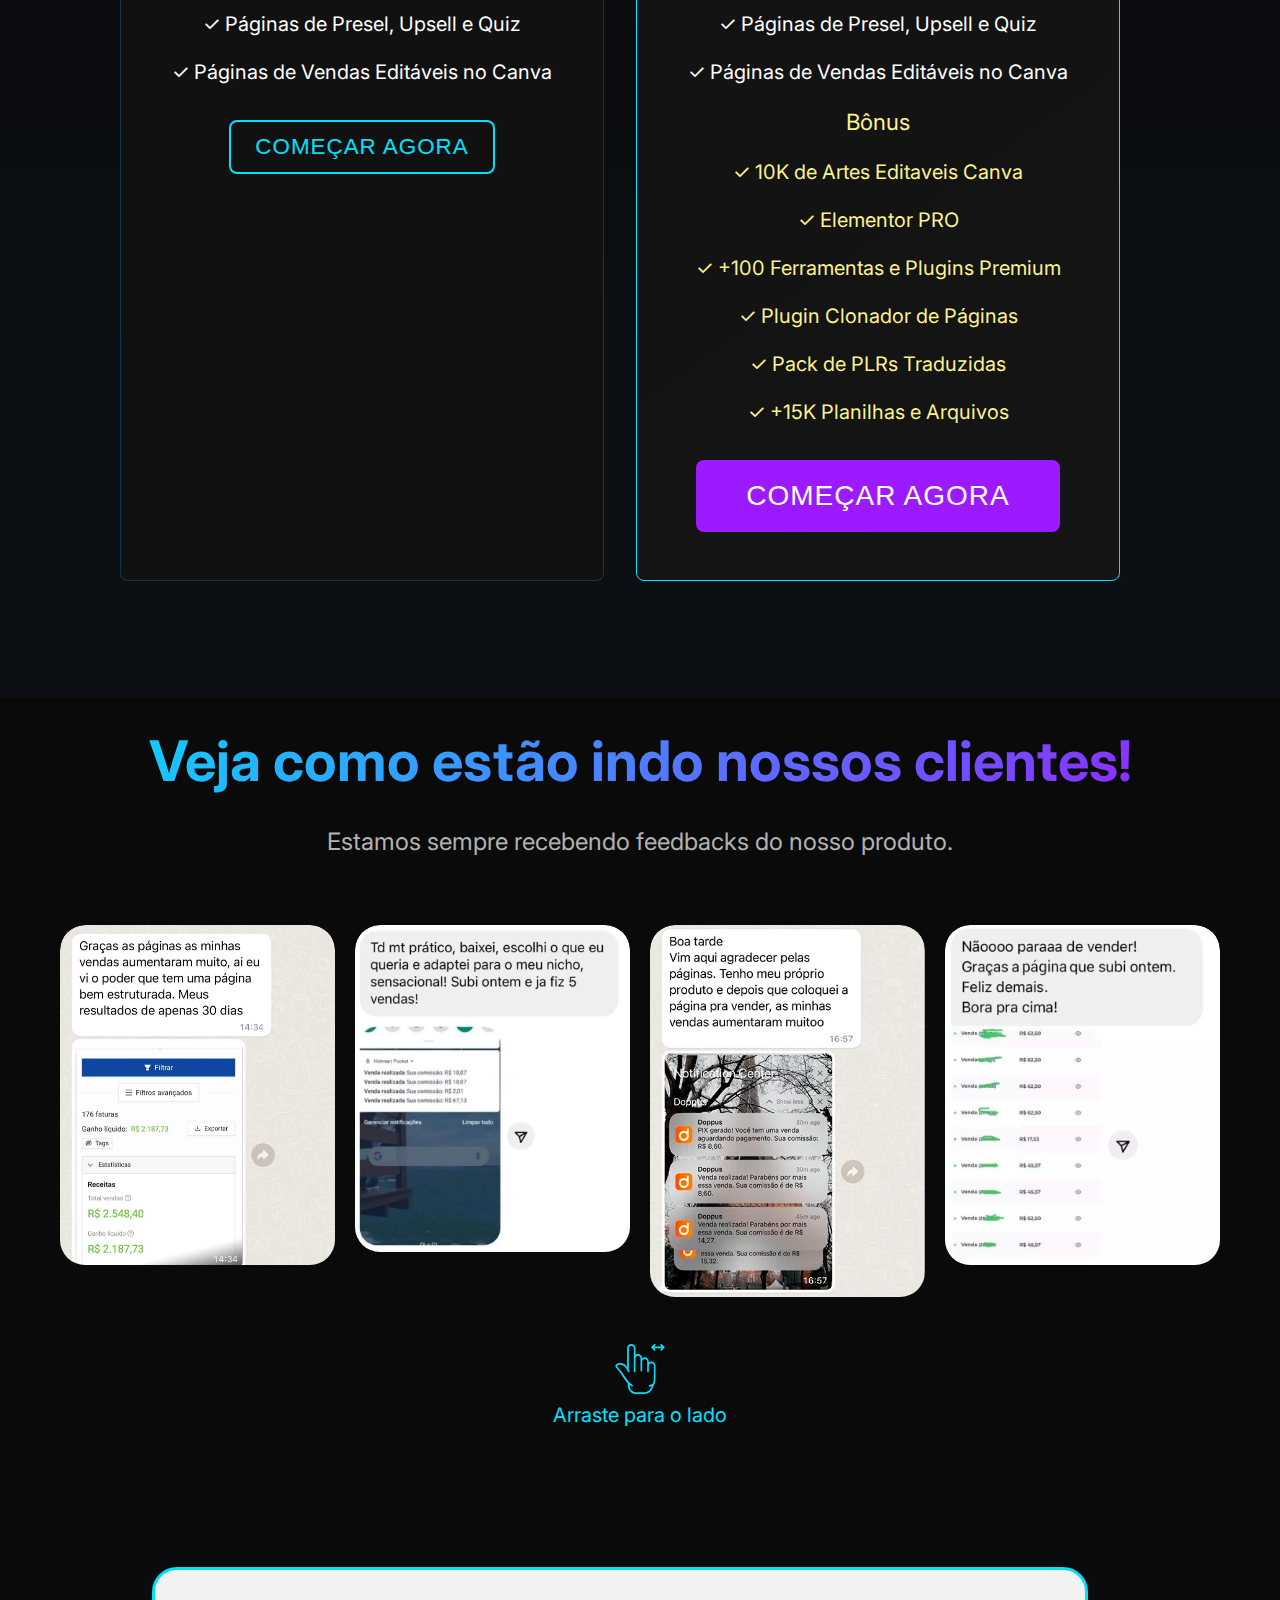
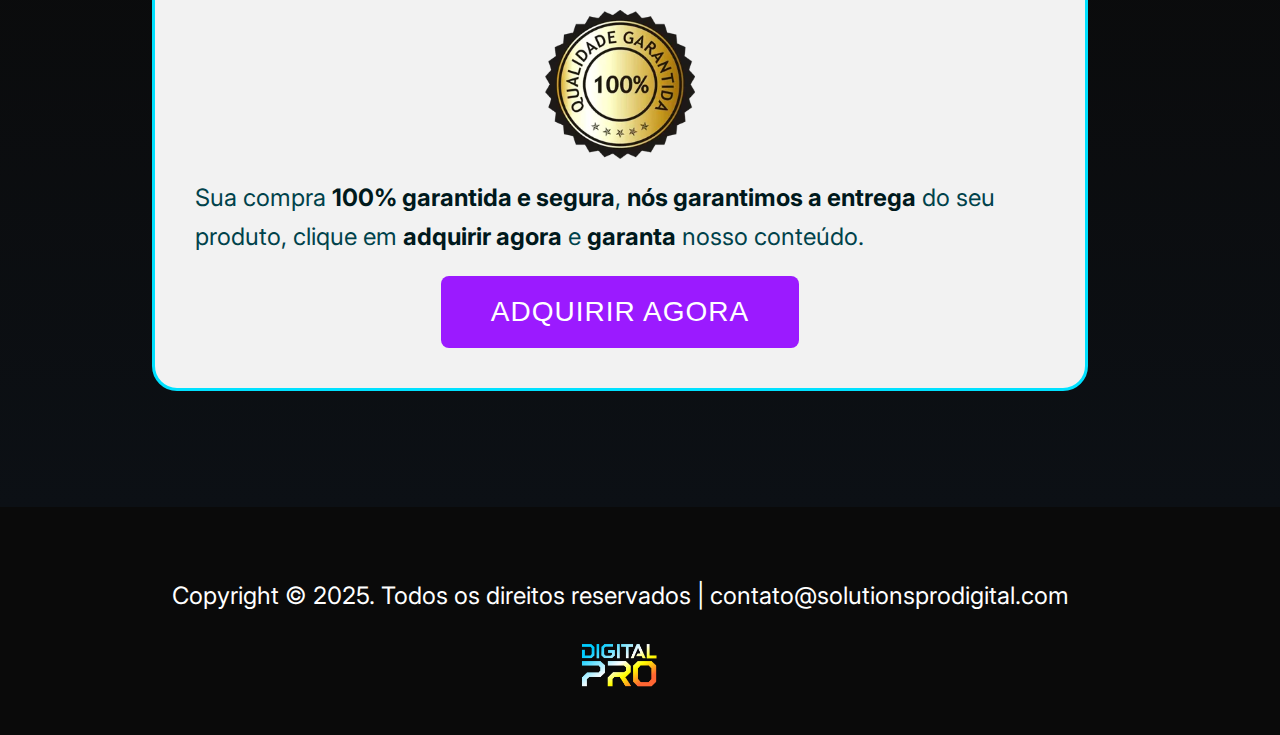
==== commit 32aee5fe: "Update index.html" ====
--- a/public/index.html
+++ b/public/index.html
@@ -1 +1,17 @@
-<!DOCTYPE html> <html lang="en"> <head> <meta charset="UTF-8" /> <meta name="viewport" content="width=device-width, initial-scale=1.0" /> <title>Digital Pro Solutions</title> <meta name="description" content="Premium WordPress Templates for Developers" /> <meta name="author" content="Digital Pro Solutions" /> <link rel="stylesheet" href="https://fonts.googleapis.com/css2?family=Inter:wght@300;400;500;600;700&display=swap"> <link rel="stylesheet" href="styles.css"> <link rel="stylesheet" href="plugins/swiper-bundle.min.css"> <link rel="icon" sizes="64x64" href="assets/logo.webp" type="image/png"> </head> <body> <!-- Hero Section --> <section class="hero"> <div class="logo"> <img src="assets/logo.webp" width="750px" alt="Logo da Digital Pro"> </div> <div class="container"> <span class="badge">PACOTE COMPLETO DE RECURSOS PARA VENDAS NO DIGITAL</span> <h1>Ganhe até 10 mil por mês no digital com nosso conteúdo</h1> <p class="hero-description">Templates profissionais de sites WordPress, Elementor PRO, Canva, Pack de PLR's . Tudo que você precisa para <b>ficar rico no meio digital!</b></p> <a href="#pricing"><button class="btn btn-primary">Quero adquirir</button></a> </div> </section> <!-- Features Section --> <section class="features"> <div class="container"> <div class="section-header"> <h2>O que você receberá</h2> <p>Templates cuidadosamente desenvolvidos para ajudar você a construir sites profissionais mais rápido</p> </div> <div class="features-grid"> <div class="feature-card"> <div class="icon"> <svg width="24" height="24" viewBox="0 0 24 24" fill="none" stroke="currentColor" stroke-width="2"> <rect x="3" y="3" width="18" height="18" rx="2" /> <path d="M3 9h18" /> </svg> </div> <h3>Layouts Profissionais</h3> <p>Templates responsivos pixel-perfect projetados para máximo impacto.</p> </div> <div class="feature-card"> <div class="icon"> <svg width="24" height="24" viewBox="0 0 24 24" fill="none" stroke="currentColor" stroke-width="2"> <polyline points="16 18 22 12 16 6" /> <polyline points="8 6 2 12 8 18" /> </svg> </div> <h3>Elementor PRO</h3> <p>Você receberá o Elementor PRO com tutorial para instalação e pronto para utilizar os templates do pacote.</p> </div> <div class="feature-card"> <div class="icon"> <svg width="24" height="24" viewBox="0 0 24 24" fill="none" stroke="currentColor" stroke-width="2"> <path d="M13 2L3 14h9l-1 8 10-12h-9l1-8z" /> </svg> </div> <h3>Dinheiro rápido</h3> <p>Com nossas PLR's traduzidas junto com nossos templates você pode montar seu site de venda de conteúdo digital e começar a fazer dinheiro na hora. </p> </div> <div class="feature-card"> <div class="icon"> <svg width="24" height="24" viewBox="0 0 24 24" fill="none" stroke="currentColor" stroke-width="2"> <path d="M12 2L2 7l10 5 10-5-10-5z" /> <path d="M2 17l10 5 10-5" /> <path d="M2 12l10 5 10-5" /> </svg> </div> <h3>Plugin clonador de páginas</h3> <p>No plano premium você tem acesso ao plugin clonador de páginas com tutorial, tudo para máximizar a velocidade e vender mais!!!</p> </div> </div> </div> </section> <!-- Portfólio Section --> <section class="pages-section"> <div class="container-cards"> <div class="section-header"> <h2>Veja alguns dos sites criados com nossos templates</h2> <p>Começe hoje mesmo a ganhar dinheiro utilizando nosso conteúdo digital</p> </div> <div class="slide-container swiper"> <div class="slide-content"> <div class="card-wrapper swiper-wrapper"> <div class="card swiper-slide"> <img src="assets/page1.webp" alt="página de exemplo"> </div> <div class="card swiper-slide"> <img src="assets/page2.webp" alt="página de exemplo"> </div> <div class="card swiper-slide"> <img src="assets/page3.webp" alt="página de exemplo"> </div> <div class="card swiper-slide"> <img src="assets/page4.webp" alt="página de exemplo"> </div> <div class="card swiper-slide"> <img src="assets/page5.webp" alt="página de exemplo"> </div> <div class="card swiper-slide"> <img src="assets/page6.webp" alt="página de exemplo"> </div> <div class="card swiper-slide"> <img src="assets/page7.webp" alt="página de exemplo"> </div> <div class="card swiper-slide"> <img src="assets/page8.webp" alt="página de exemplo"> </div> </div> </div> <div class="specification-wrap"> <img src="assets/swipe-hand.svg" width="50px" alt="Ícone para deslizar a tela"> <p style="font-size: 20px; margin-top: 5px;">Arraste para o lado</p> </div> </div> </div> </section> <!-- Oportunity Section --> <section class="oportunity"> <div class="container"> <div class="op-box"> <h2 class="op-title">UMA OPORTUNIDADE PARA VOCÊ MUDAR DE VIDA!</h2> <p class="op-description">Você <b>não precisa ter experiência</b>, nós temos tutorial de como utilizar nosso produto, <b> não precisa saber de códigos ou programação, </b> e nem <b>pagar caro</b> por conteúdos que não vão te levar a lugar algum ou que você terá que gastar <b>semanas, meses ou anos</b> para conseguir <b>fazer dinheiro</b> com eles.<br><br> Assim como outros que <b>compraram e conseguiram</b> viver do digital, <b>sair do CLT e viver com mais qualidade e tempo!</b><br><br> Muito conteúdo disponível, você só vai precisar <b>escolher seu foco</b> ou <b>produto e utilizá-lo.</b></p> </div> </div> </section> <!-- Pricing Section --> <section class="pricing" id="pricing"> <div class="container"> <div class="section-header"> <h2>Escolha Seu Pacote</h2> <p>Selecione o pacote perfeito para suas necessidades</p> </div> <div class="pricing-grid"> <div class="pricing-card"> <h3>Pacote Pro</h3> <div class="price"> <span class="amount">R$9,99</span> <span class="period">/único</span> </div> <ul class="features-list"> <li>✓ +10.000 Páginas de Vendas de Alta Conversão</li> <li>✓ Tutorial de Como Usar as Páginas</li> <li>✓ +60 Landing Pages Premium</li> <li>✓ Páginas de Captura</li> <li>✓ Páginas de Low Ticket, VSL e Info</li> <li>✓ Páginas de Presel, Upsell e Quiz</li> <li>✓ Páginas de Vendas Editáveis no Canva</li> </ul> <a href="./promo.html"><button class="btn btn-outline">Começar Agora</button></a> </div> <div class="pricing-card featured"> <h3>Pacote Elite</h3> <div class="price"> <span class="amount">R$24,99</span> <span class="period">/único</span> </div> <ul class="features-list"> <li>✓ +10.000 Páginas de Vendas de Alta Conversão</li> <li>✓ Tutorial de Como Usar as Páginas</li> <li>✓ +60 Landing Pages Premium</li> <li>✓ Páginas de Captura</li> <li>✓ Páginas de Low Ticket, VSL e Info</li> <li>✓ Páginas de Presel, Upsell e Quiz</li> <li>✓ Páginas de Vendas Editáveis no Canva</li> <li style="color: #fcf38b; font-size: 1.4rem;">Bônus</li> <li style="color: #fcf38b;">✓ 10K de Artes Editaveis Canva</li> <li style="color: #fcf38b;">✓ Elementor PRO</li> <li style="color: #fcf38b;">✓ +100 Ferramentas e Plugins Premium</li> <li style="color: #fcf38b;">✓ Plugin Clonador de Páginas</li> <li style="color: #fcf38b;">✓ Pack de PLRs Traduzidas</li> <li style="color: #fcf38b;">✓ +15K Planilhas e Arquivos</li> </ul> <a href="https://payfast.greenn.com.br/105219"><button class="btn btn-primary">Começar Agora</button></a> </div> </div> </div> </section> <!-- Feedbacks Section --> <section class="feedbacks-section"> <div class="container-cards"> <div class="section-header"> <h2>Veja como estão indo nossos clientes!</h2> <p>Estamos sempre recebendo feedbacks do nosso produto.</p> </div> <div class="slide-container swiper"> <div class="slide-content"> <div class="card-wrapper swiper-wrapper"> <div class="card swiper-slide"> <img src="assets/depoimento1.webp" alt="página de exemplo"> </div> <div class="card swiper-slide"> <img src="assets/depoimento2.webp" alt="página de exemplo"> </div> <div class="card swiper-slide"> <img src="assets/depoimento3.webp" alt="página de exemplo"> </div> <div class="card swiper-slide"> <img src="assets/depoimento4.webp" alt="página de exemplo"> </div> <div class="card swiper-slide"> <img src="assets/depoimento5.webp" alt="página de exemplo"> </div> </div> </div> <div class="specification-wrap"> <img src="assets/swipe-hand.svg" width="50px" alt="Ícone para deslizar a tela"> <p style="font-size: 20px; margin-top: 5px;">Arraste para o lado</p> </div> </div> </div> </section> <section class="quality-guarantee"> <div class="container"> <div class="qg-box"> <img src="assets/selo-de-qualidade-garantida.webp" width="150px" alt="Selo de qualidade"> <p class="qg-description">Sua compra <b>100% garantida e segura</b>, <b>nós garantimos a entrega</b> do seu produto, clique em <b>adquirir agora</b> e <b>garanta</b> nosso conteúdo.</p> <a href="#pricing"><button class="btn btn-primary">Adquirir agora</button></a> </div> </div> </section> <footer> <div class="container" style="margin-bottom: 0px;"> <div class="footer-content"> <p>Copyright &copy; 2025. Todos os direitos reservados | contato@solutionsprodigital.com</p> <img src="assets/logo.webp" width="100px" alt="Logo da empresa"> </div> </div> </footer> </body> <script src="plugins/swiper-bundle.min.js"></script> <script src="script.js"></script> </html>+<!DOCTYPE html> <html lang="en"> <head> <meta charset="UTF-8" /> <meta name="viewport" content="width=device-width, initial-scale=1.0" /> <title>Digital Pro Solutions</title> <meta name="description" content="Premium WordPress Templates for Developers" /> <meta name="author" content="Digital Pro Solutions" /> <link rel="stylesheet" href="https://fonts.googleapis.com/css2?family=Inter:wght@300;400;500;600;700&display=swap"> <link rel="stylesheet" href="styles.css"> <link rel="stylesheet" href="plugins/swiper-bundle.min.css"> <link rel="icon" sizes="64x64" href="assets/logo.webp" type="image/png"> <!-- Meta Pixel Code -->
+<script>
+!function(f,b,e,v,n,t,s)
+{if(f.fbq)return;n=f.fbq=function(){n.callMethod?
+n.callMethod.apply(n,arguments):n.queue.push(arguments)};
+if(!f._fbq)f._fbq=n;n.push=n;n.loaded=!0;n.version='2.0';
+n.queue=[];t=b.createElement(e);t.async=!0;
+t.src=v;s=b.getElementsByTagName(e)[0];
+s.parentNode.insertBefore(t,s)}(window, document,'script',
+'https://connect.facebook.net/en_US/fbevents.js');
+fbq('init', '1205143051194692');
+fbq('track', 'PageView');
+</script>
+<noscript><img height="1" width="1" style="display:none"
+src="https://www.facebook.com/tr?id=1205143051194692&ev=PageView&noscript=1"
+/></noscript>
+<!-- End Meta Pixel Code --> </head> <body> <!-- Hero Section --> <section class="hero"> <div class="logo"> <img src="assets/logo.webp" width="750px" alt="Logo da Digital Pro"> </div> <div class="container"> <span class="badge">PACOTE COMPLETO DE RECURSOS PARA VENDAS NO DIGITAL</span> <h1>Ganhe até 10 mil por mês no digital com nosso conteúdo</h1> <p class="hero-description">Templates profissionais de sites WordPress, Elementor PRO, Canva, Pack de PLR's . Tudo que você precisa para <b>ficar rico no meio digital!</b></p> <a href="#pricing"><button class="btn btn-primary">Quero adquirir</button></a> </div> </section> <!-- Features Section --> <section class="features"> <div class="container"> <div class="section-header"> <h2>O que você receberá</h2> <p>Templates cuidadosamente desenvolvidos para ajudar você a construir sites profissionais mais rápido</p> </div> <div class="features-grid"> <div class="feature-card"> <div class="icon"> <svg width="24" height="24" viewBox="0 0 24 24" fill="none" stroke="currentColor" stroke-width="2"> <rect x="3" y="3" width="18" height="18" rx="2" /> <path d="M3 9h18" /> </svg> </div> <h3>Layouts Profissionais</h3> <p>Templates responsivos pixel-perfect projetados para máximo impacto.</p> </div> <div class="feature-card"> <div class="icon"> <svg width="24" height="24" viewBox="0 0 24 24" fill="none" stroke="currentColor" stroke-width="2"> <polyline points="16 18 22 12 16 6" /> <polyline points="8 6 2 12 8 18" /> </svg> </div> <h3>Elementor PRO</h3> <p>Você receberá o Elementor PRO com tutorial para instalação e pronto para utilizar os templates do pacote.</p> </div> <div class="feature-card"> <div class="icon"> <svg width="24" height="24" viewBox="0 0 24 24" fill="none" stroke="currentColor" stroke-width="2"> <path d="M13 2L3 14h9l-1 8 10-12h-9l1-8z" /> </svg> </div> <h3>Dinheiro rápido</h3> <p>Com nossas PLR's traduzidas junto com nossos templates você pode montar seu site de venda de conteúdo digital e começar a fazer dinheiro na hora. </p> </div> <div class="feature-card"> <div class="icon"> <svg width="24" height="24" viewBox="0 0 24 24" fill="none" stroke="currentColor" stroke-width="2"> <path d="M12 2L2 7l10 5 10-5-10-5z" /> <path d="M2 17l10 5 10-5" /> <path d="M2 12l10 5 10-5" /> </svg> </div> <h3>Plugin clonador de páginas</h3> <p>No plano premium você tem acesso ao plugin clonador de páginas com tutorial, tudo para máximizar a velocidade e vender mais!!!</p> </div> </div> </div> </section> <!-- Portfólio Section --> <section class="pages-section"> <div class="container-cards"> <div class="section-header"> <h2>Veja alguns dos sites criados com nossos templates</h2> <p>Começe hoje mesmo a ganhar dinheiro utilizando nosso conteúdo digital</p> </div> <div class="slide-container swiper"> <div class="slide-content"> <div class="card-wrapper swiper-wrapper"> <div class="card swiper-slide"> <img src="assets/page1.webp" alt="página de exemplo"> </div> <div class="card swiper-slide"> <img src="assets/page2.webp" alt="página de exemplo"> </div> <div class="card swiper-slide"> <img src="assets/page3.webp" alt="página de exemplo"> </div> <div class="card swiper-slide"> <img src="assets/page4.webp" alt="página de exemplo"> </div> <div class="card swiper-slide"> <img src="assets/page5.webp" alt="página de exemplo"> </div> <div class="card swiper-slide"> <img src="assets/page6.webp" alt="página de exemplo"> </div> <div class="card swiper-slide"> <img src="assets/page7.webp" alt="página de exemplo"> </div> <div class="card swiper-slide"> <img src="assets/page8.webp" alt="página de exemplo"> </div> </div> </div> <div class="specification-wrap"> <img src="assets/swipe-hand.svg" width="50px" alt="Ícone para deslizar a tela"> <p style="font-size: 20px; margin-top: 5px;">Arraste para o lado</p> </div> </div> </div> </section> <!-- Oportunity Section --> <section class="oportunity"> <div class="container"> <div class="op-box"> <h2 class="op-title">UMA OPORTUNIDADE PARA VOCÊ MUDAR DE VIDA!</h2> <p class="op-description">Você <b>não precisa ter experiência</b>, nós temos tutorial de como utilizar nosso produto, <b> não precisa saber de códigos ou programação, </b> e nem <b>pagar caro</b> por conteúdos que não vão te levar a lugar algum ou que você terá que gastar <b>semanas, meses ou anos</b> para conseguir <b>fazer dinheiro</b> com eles.<br><br> Assim como outros que <b>compraram e conseguiram</b> viver do digital, <b>sair do CLT e viver com mais qualidade e tempo!</b><br><br> Muito conteúdo disponível, você só vai precisar <b>escolher seu foco</b> ou <b>produto e utilizá-lo.</b></p> </div> </div> </section> <!-- Pricing Section --> <section class="pricing" id="pricing"> <div class="container"> <div class="section-header"> <h2>Escolha Seu Pacote</h2> <p>Selecione o pacote perfeito para suas necessidades</p> </div> <div class="pricing-grid"> <div class="pricing-card"> <h3>Pacote Pro</h3> <div class="price"> <span class="amount">R$9,99</span> <span class="period">/único</span> </div> <ul class="features-list"> <li>✓ +10.000 Páginas de Vendas de Alta Conversão</li> <li>✓ Tutorial de Como Usar as Páginas</li> <li>✓ +60 Landing Pages Premium</li> <li>✓ Páginas de Captura</li> <li>✓ Páginas de Low Ticket, VSL e Info</li> <li>✓ Páginas de Presel, Upsell e Quiz</li> <li>✓ Páginas de Vendas Editáveis no Canva</li> </ul> <a href="./promo.html"><button class="btn btn-outline">Começar Agora</button></a> </div> <div class="pricing-card featured"> <h3>Pacote Elite</h3> <div class="price"> <span class="amount">R$24,99</span> <span class="period">/único</span> </div> <ul class="features-list"> <li>✓ +10.000 Páginas de Vendas de Alta Conversão</li> <li>✓ Tutorial de Como Usar as Páginas</li> <li>✓ +60 Landing Pages Premium</li> <li>✓ Páginas de Captura</li> <li>✓ Páginas de Low Ticket, VSL e Info</li> <li>✓ Páginas de Presel, Upsell e Quiz</li> <li>✓ Páginas de Vendas Editáveis no Canva</li> <li style="color: #fcf38b; font-size: 1.4rem;">Bônus</li> <li style="color: #fcf38b;">✓ 10K de Artes Editaveis Canva</li> <li style="color: #fcf38b;">✓ Elementor PRO</li> <li style="color: #fcf38b;">✓ +100 Ferramentas e Plugins Premium</li> <li style="color: #fcf38b;">✓ Plugin Clonador de Páginas</li> <li style="color: #fcf38b;">✓ Pack de PLRs Traduzidas</li> <li style="color: #fcf38b;">✓ +15K Planilhas e Arquivos</li> </ul> <a href="https://payfast.greenn.com.br/105219"><button class="btn btn-primary">Começar Agora</button></a> </div> </div> </div> </section> <!-- Feedbacks Section --> <section class="feedbacks-section"> <div class="container-cards"> <div class="section-header"> <h2>Veja como estão indo nossos clientes!</h2> <p>Estamos sempre recebendo feedbacks do nosso produto.</p> </div> <div class="slide-container swiper"> <div class="slide-content"> <div class="card-wrapper swiper-wrapper"> <div class="card swiper-slide"> <img src="assets/depoimento1.webp" alt="página de exemplo"> </div> <div class="card swiper-slide"> <img src="assets/depoimento2.webp" alt="página de exemplo"> </div> <div class="card swiper-slide"> <img src="assets/depoimento3.webp" alt="página de exemplo"> </div> <div class="card swiper-slide"> <img src="assets/depoimento4.webp" alt="página de exemplo"> </div> <div class="card swiper-slide"> <img src="assets/depoimento5.webp" alt="página de exemplo"> </div> </div> </div> <div class="specification-wrap"> <img src="assets/swipe-hand.svg" width="50px" alt="Ícone para deslizar a tela"> <p style="font-size: 20px; margin-top: 5px;">Arraste para o lado</p> </div> </div> </div> </section> <section class="quality-guarantee"> <div class="container"> <div class="qg-box"> <img src="assets/selo-de-qualidade-garantida.webp" width="150px" alt="Selo de qualidade"> <p class="qg-description">Sua compra <b>100% garantida e segura</b>, <b>nós garantimos a entrega</b> do seu produto, clique em <b>adquirir agora</b> e <b>garanta</b> nosso conteúdo.</p> <a href="#pricing"><button class="btn btn-primary">Adquirir agora</button></a> </div> </div> </section> <footer> <div class="container" style="margin-bottom: 0px;"> <div class="footer-content"> <p>Copyright &copy; 2025. Todos os direitos reservados | contato@solutionsprodigital.com</p> <img src="assets/logo.webp" width="100px" alt="Logo da empresa"> </div> </div> </footer> </body> <script src="plugins/swiper-bundle.min.js"></script> <script src="script.js"></script> </html>
